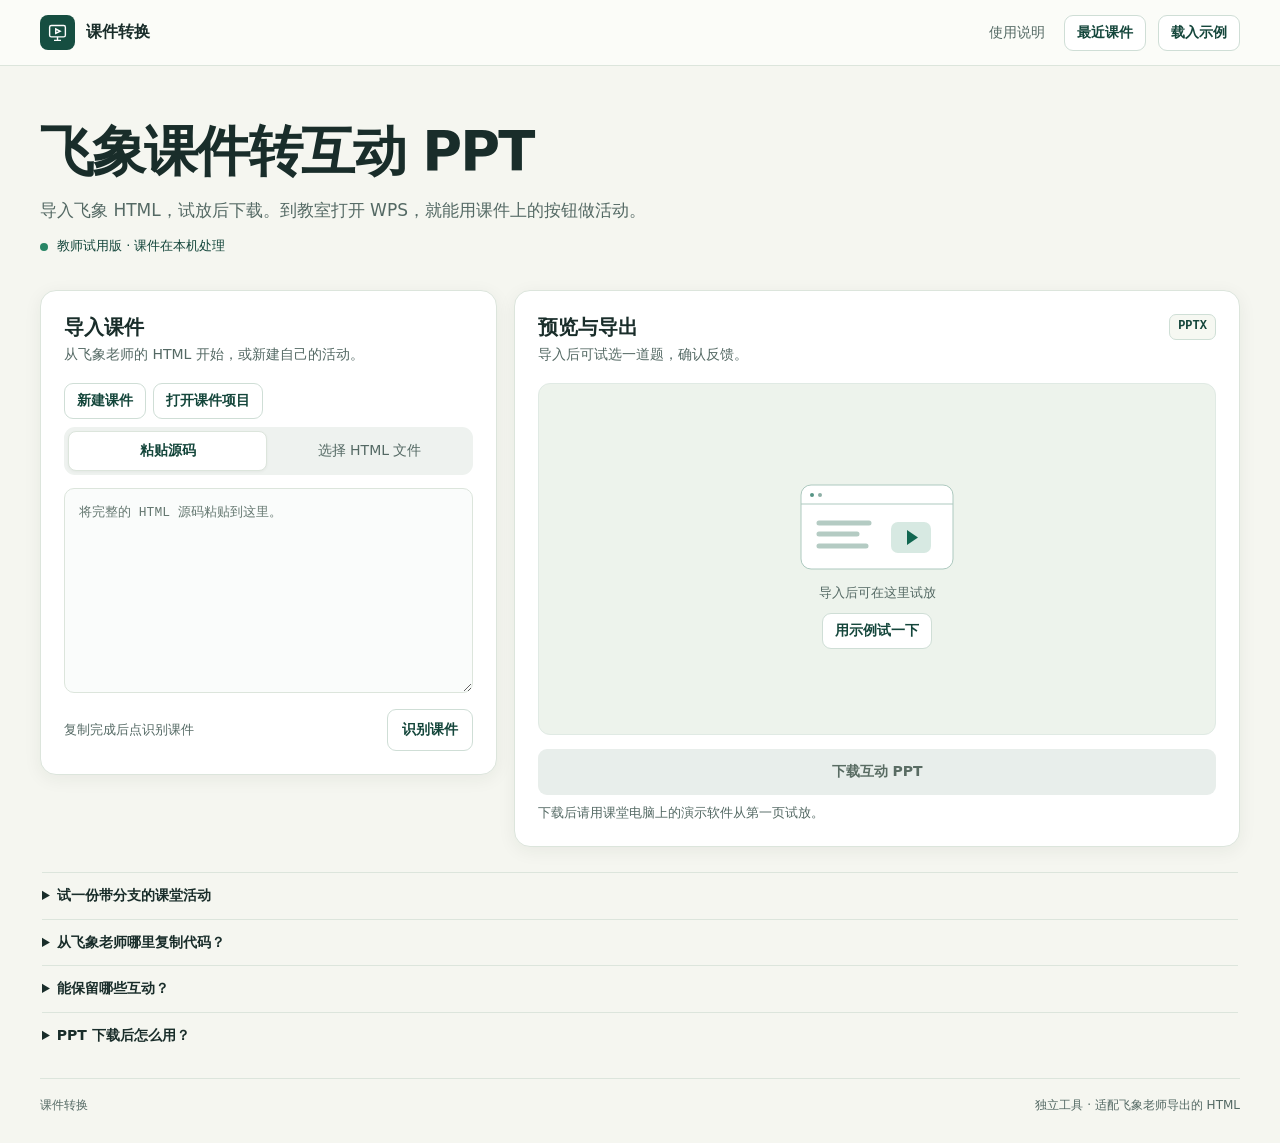
==== preview/index.html @ 9fb2efbb "Publish teacher preview for offline interactive PPT" ====
<!doctype html>
<html lang="zh-CN">
<head>
  <meta charset="utf-8">
  <meta name="viewport" content="width=device-width, initial-scale=1">
  <meta name="description" content="粘贴飞象老师生成的 HTML 源码，或选择 HTML 文件。浏览器内导出可以离线放映的互动 PPT。">
  <meta name="referrer" content="no-referrer">
  <meta http-equiv="Content-Security-Policy" content="default-src 'none'; script-src 'self'; style-src 'self' 'unsafe-inline'; img-src 'self' data: blob:; frame-src 'self'; worker-src 'self'; connect-src 'self' https://*.fbcontent.cn; base-uri 'none'; form-action 'none'; object-src 'none'">
  <meta name="theme-color" content="#f6f8f6">
  <title>飞象课件转互动 PPT</title>
  <link rel="icon" href="data:,">
  <link rel="stylesheet" href="./style.css?v=8">
  <link rel="stylesheet" href="./teacher.css?v=1">
  <script defer src="../acorn.js"></script>
  <script defer src="./model.js?v=8"></script>
  <script defer src="./project.js?v=8"></script>
  <script defer src="./curriculum.js?v=8"></script>
  <script defer src="./pptx.js?v=8"></script>
  <script defer src="../qrcode.js"></script>
  <script defer src="../fflate.js"></script>
  <script defer src="./play.js?v=4"></script>
  <script defer src="./replica.js?v=8"></script>
  <script defer src="./scenario.js?v=8"></script>
  <script defer src="./trial.js?v=1"></script>
  <script defer src="./teacher.js?v=1"></script>
  <script defer src="./compose.js?v=1"></script>
  <script defer src="./app.js?v=9"></script>
</head>
<body>
  <header class="top">
    <div class="wrap top-inner">
      <a class="wordmark" href="./" aria-label="回到课件转换试用版"><span class="brand-icon" aria-hidden="true"><svg viewBox="0 0 24 24" width="21" height="21" fill="none" stroke="currentColor" stroke-width="1.6"><rect x="3" y="4" width="18" height="13" rx="2"/><path d="M8 21h8m-4-4v4m-2-13 5 2.5-5 2.5z"/></svg></span>课件转换</a>
      <nav aria-label="页内导航">
        <a href="#help">使用说明</a>
        <button type="button" class="button secondary small" id="open-recent">最近课件</button>
        <button type="button" class="button secondary small" id="demo">载入示例</button>
      </nav>
    </div>
  </header>

  <main class="wrap">
    <section class="intro" aria-labelledby="page-title">
      <h1 id="page-title">飞象课件转互动 PPT</h1>
      <p>导入飞象 HTML，试放后下载。到教室打开 WPS，就能用课件上的按钮做活动。</p>
      <div class="info-note"><span class="status-dot" aria-hidden="true"></span>教师试用版 · 课件在本机处理</div>
    </section>

    <div class="workspace">
      <section class="panel input-panel" aria-labelledby="import-title">
        <div class="panel-heading">
          <div>
            <h2 id="import-title">导入课件</h2>
            <p>从飞象老师的 HTML 开始，或新建自己的活动。</p>
          </div>
        </div>
        <div class="project-actions">
          <button type="button" class="button secondary small" id="new-project">新建课件</button>
          <button type="button" class="button secondary small" id="open-project">打开课件项目</button>
          <input type="file" id="project-file" accept=".json,application/json" hidden>
        </div>
        <div class="tabs" role="tablist" aria-label="导入方式">
          <button id="paste-tab" type="button" role="tab" aria-selected="true" aria-controls="paste-panel">粘贴源码</button>
          <button id="file-tab" type="button" role="tab" aria-selected="false" aria-controls="file-panel" tabindex="-1">选择 HTML 文件</button>
        </div>
        <div id="paste-panel" role="tabpanel" aria-labelledby="paste-tab">
          <label class="sr-only" for="source">飞象课件 HTML 源码</label>
          <textarea id="source" spellcheck="false" autocomplete="off" autocapitalize="off"
            placeholder="将完整的 HTML 源码粘贴到这里。"></textarea>
          <div class="source-actions">
            <span class="muted" id="paste-info">复制完成后点识别课件</span>
            <button type="button" class="button secondary" id="analyze">识别课件</button>
          </div>
        </div>
        <div id="file-panel" role="tabpanel" aria-labelledby="file-tab" hidden>
          <div class="drop-area" id="drop-area">
            <div class="upload-icon" aria-hidden="true">↑</div>
            <strong id="file-label">选择或拖入 HTML 文件</strong>
            <span id="file-info">支持 .html、.htm，最大 8 MB</span>
            <button type="button" class="button secondary" id="browse">选择文件</button>
            <input type="file" id="file" accept=".html,.htm,text/html" hidden>
          </div>
        </div>
        <p id="status" class="status" role="status" aria-live="polite" hidden></p>
        <details id="settings" hidden>
          <summary>封面和课堂节奏</summary>
          <div class="settings">
            <div>
              <label for="cover-file">封面插图</label>
              <input type="file" id="cover-file" accept=".png,.jpg,.jpeg,.webp,image/png,image/jpeg,image/webp">
              <p id="cover-state" class="muted" aria-live="polite"></p>
            </div>
            <div id="timing-box" hidden>
              <label class="checkline" for="use-timing"><input type="checkbox" id="use-timing" checked>保留原课件的定时翻页</label>
              <p id="timing-help" class="muted"></p>
            </div>
            <div class="coach-settings">
              <label class="checkline"><input type="checkbox" id="coach"> 由老师控制讨论节奏</label>
              <p id="coach-hint" class="muted"></p>
            </div>
          </div>
        </details>
      </section>

      <section class="panel output-panel" aria-labelledby="preview-title">
        <div class="panel-heading">
          <div>
            <h2 id="preview-title">预览与导出</h2>
            <p id="preview-desc">导入后可试选一道题，确认反馈。</p>
          </div>
          <span class="file-type" aria-hidden="true">PPTX</span>
        </div>
        <div class="preview idle-preview" id="preview-empty">
          <svg viewBox="0 0 168 116" width="168" height="116" aria-hidden="true"><rect x="8" y="16" width="152" height="84" rx="10" fill="#fff" stroke="#adc9bf"/><path d="M8 35h152" stroke="#adc9bf"/><circle cx="19" cy="26" r="2" fill="#569485"/><circle cx="27" cy="26" r="2" fill="#8eafa6"/><path d="M26 54h50m-50 11h38m-38 12h47" stroke="#b4cbc3" stroke-width="5" stroke-linecap="round"/><rect x="98" y="53" width="40" height="31" rx="7" fill="#d7e9e2"/><path d="m114 61 11 7.5-11 7.5z" fill="#116751"/></svg>
          <p>导入后可在这里试放</p>
          <button class="button secondary small" type="button" id="demo-empty">用示例试一下</button>
        </div>
        <div class="preview ready" id="preview-ready" hidden>
          <p class="lesson-name" id="lesson-name"></p>
          <div class="facts" id="facts"></div>
          <div id="compatibility" class="compatibility" aria-live="polite"></div>
          <div class="preview-question" id="preview-question"></div>
          <button type="button" class="button secondary small" id="edit-questions">编辑题目与反馈</button>
        </div>
        <div class="download-zone">
          <div id="progress-area" class="progress-area" hidden>
            <div class="progress-meta"><span id="progress-label" role="status" aria-live="polite">准备生成</span><span id="progress-number"></span></div>
            <progress id="progress" max="100" value="0" aria-label="导出进度"></progress>
          </div>
          <div class="preview-controls" id="preview-controls" hidden>
            <button type="button" class="button secondary" id="try-ppt">试放 PPT</button>
            <button type="button" class="button secondary" id="inspect-ppt">导出检查</button>
          </div>
          <fieldset id="export-mode" class="export-mode" hidden disabled>
            <legend>互动版本</legend>
            <label><input type="radio" name="lesson-mode" value="full" checked> 完整互动</label>
            <label><input type="radio" name="lesson-mode" value="light"> 轻量讨论</label>
            <p id="mode-note" class="muted"></p>
          </fieldset>
          <div class="download-actions">
            <button class="button primary" type="button" id="export-replica" hidden>下载宽屏互动 PPT</button>
            <button class="button primary" type="button" id="export" disabled>下载互动 PPT</button>
            <button class="button secondary" type="button" id="cancel" hidden>取消</button>
          </div>
          <p class="muted download-note" id="replica-note" hidden>用桌面 WPS 或 PowerPoint 从第一页放映，课堂页可直接编辑。</p>
          <p class="muted download-note" id="export-note" aria-live="polite">下载后请用课堂电脑上的演示软件从第一页试放。</p>
        </div>
      </section>
      <section class="panel classroom-tools" id="classroom-tools" aria-labelledby="classroom-tools-title" hidden>
        <div class="panel-heading"><div><h2 id="classroom-tools-title">备课工具</h2></div></div>
        <div class="project-actions">
          <button type="button" class="button secondary" id="edit-classroom" disabled>添加课堂页</button>
          <button type="button" class="button secondary" id="join-ppt">插入已有 PPT</button>
          <button type="button" class="button secondary" id="print-lesson">任务单与教师提示</button>
          <button type="button" class="button secondary" id="save-recent">存到最近课件</button>
          <button type="button" class="button secondary" id="save-project" disabled>下载项目文件</button>
          <button type="button" class="button secondary" id="share-activity" disabled>试玩与分享网页</button>
        </div>
      </section>
    </div>

    <section id="help" class="help" aria-label="使用说明">
      <details>
        <summary>试一份带分支的课堂活动</summary>
        <p>《小组讨论卡住了》包含情境选择、排序和配对。试完可以打开示例项目，换成自己班的情境。</p>
        <div class="project-actions">
          <a class="button secondary small example-link" href="#class-example">试玩学生版</a>
          <a class="button secondary small example-link" href="./classroom-example.json?v=4" download="小组讨论卡住了-课件项目.json">下载示例项目</a>
        </div>
      </details>
      <details>
        <summary>从飞象老师哪里复制代码？</summary>
        <p>在飞象老师打开你生成的课件，复制它提供的完整 HTML 源码，或者下载 HTML 文件。回到这里粘贴源码并识别，或直接选择文件。飞象的分享链接需要先打开后取到源码。</p>
      </details>
      <details>
        <summary>能保留哪些互动？</summary>
        <p>目前支持源码中写明题目、选项和反馈或评分规则的闯关、情境选择和选择题。可导出点选、分支反馈、累计计分、结算，以及识别到的定时翻页。含情绪强度的兼容课件可在 PPT 内点选 1 到 10 分。</p>
        <p>识别后可查看这份课件能保留哪些玩法。兼容的飞象课件可按固定 16:9 导出宽屏互动版。轻量讨论保留选项和反馈，省去累计得分。</p>
        <p>新建的配对和排序活动在网页上可以拖放或点选，在离线 PPT 里用逐步点选完成。</p>
      </details>
      <details>
        <summary>PPT 下载后怎么用？</summary>
        <p>用桌面版 PowerPoint 或 WPS 演示打开文件，从第一页放映，使用课件上的按钮前进。一个文件会包含多条答题路线，放映只会经过当前路线。</p>
        <p>点「添加课堂页」就能写游戏前的导入页和游戏后的讨论页。添加后，游戏结算会出现「继续上课」。保存课件项目，下次可在网站继续改。</p>
      </details>
    </section>
  </main>

  <dialog id="question-editor" aria-labelledby="editor-title">
    <form id="question-form">
      <div class="editor-heading">
        <div>
          <h2 id="editor-title">编辑题目与反馈</h2>
          <p class="muted">应用后，同一道题在所有答题路线中的内容会一起更新。</p>
        </div>
        <button type="button" class="button secondary small" id="editor-cancel">取消</button>
      </div>
      <label class="editor-field">课件标题 <input id="project-title" maxlength="100" required></label>
      <label class="editor-field">活动说明 <textarea id="project-intro" maxlength="320"></textarea></label>
      <label><input id="project-scoring" type="checkbox"> 累计积分</label>
      <label class="editor-field">选择题目 <select id="editor-select"></select></label>
      <div class="project-actions">
        <button type="button" class="button secondary small" id="move-up">上移</button>
        <button type="button" class="button secondary small" id="move-down">下移</button>
        <button type="button" class="button secondary small" id="remove-question">删除本题</button>
      </div>
      <div class="project-actions" aria-label="添加题目">
        <button type="button" class="button secondary small" id="add-choice">添加选择题</button>
        <button type="button" class="button secondary small" id="add-match">添加配对</button>
        <button type="button" class="button secondary small" id="add-order">添加排序</button>
      </div>
      <div id="editor-fields"></div>
      <p id="editor-error" role="alert" class="status" data-state="error" hidden></p>
      <div class="editor-actions"><button type="submit" class="button primary">应用修改</button></div>
    </form>
  </dialog>
  <dialog id="classroom-editor" aria-labelledby="classroom-editor-title">
    <form id="classroom-form">
      <div class="editor-heading">
        <div>
          <h2 id="classroom-editor-title">添加课堂页</h2>
          <p class="muted">活动后加了页面，结算页会出现「继续上课」。</p>
        </div>
        <button type="button" class="button secondary small" id="classroom-cancel">取消</button>
      </div>
      <div id="classroom-fields"></div>
      <div class="editor-actions"><button type="submit" class="button primary">应用课堂页</button></div>
    </form>
  </dialog>
  <dialog id="share-dialog" aria-labelledby="share-title">
    <div class="editor-heading">
      <h2 id="share-title">网页活动</h2>
      <button type="button" class="button secondary small" id="share-close">关闭</button>
    </div>
    <p class="muted">学生打开链接即可参加，反馈显示在各自设备上。分享链接包含题目和答案，适合课堂练习。</p>
    <label class="editor-field" for="share-scope">分享范围</label>
    <select id="share-scope"></select>
    <label class="editor-field">活动链接 <input id="share-link" readonly></label>
    <div class="project-actions">
      <a class="button secondary" id="play-link" target="_blank" rel="noopener">打开试玩</a>
      <button type="button" class="button secondary" id="copy-link">复制链接</button>
    </div>
    <canvas id="share-qr" aria-label="活动二维码" role="img" hidden></canvas>
    <p id="share-status" class="muted" role="status"></p>
  </dialog>
  <dialog class="tool-dialog trial-dialog" id="trial-dialog" aria-labelledby="trial-title">
    <div class="editor-heading">
      <div><h2 id="trial-title">试放 PPT</h2><p class="muted">试走实际导出的互动路线。教室播放效果以 WPS 为准。</p></div>
      <button type="button" class="button secondary small" data-close="trial-dialog">关闭</button>
    </div>
    <div class="trial-controls">
      <label for="trial-variant">试放版本</label>
      <select id="trial-variant"><option value="native">可编辑版</option><option value="wide">宽屏还原版</option></select>
      <label for="trial-stage">跳到环节</label><select id="trial-stage" disabled></select>
      <button class="button secondary small" id="trial-back" type="button" disabled>上一步</button>
      <button class="button secondary small" id="trial-reset" type="button" disabled>从头试放</button>
    </div>
    <div class="trial-stage" id="trial-frame" aria-label="16:9 试放画面"></div>
    <p class="muted" id="trial-status" role="status"></p>
    <button type="button" class="button secondary small" id="trial-cover" hidden>更换封面</button>
  </dialog>
  <dialog class="tool-dialog" id="inspect-dialog" aria-labelledby="inspect-title">
    <div class="editor-heading"><h2 id="inspect-title">导出检查</h2><button type="button" class="button secondary small" data-close="inspect-dialog">关闭</button></div>
    <label class="editor-field" for="inspect-variant">检查版本</label>
    <select id="inspect-variant"><option value="native">可编辑版</option><option value="wide">宽屏还原版</option></select>
    <p class="muted" id="inspect-status" role="status"></p>
    <div id="inspect-items" class="check-results"></div>
    <button class="button primary" type="button" id="download-checked" disabled>下载当前版本</button>
  </dialog>
  <dialog class="tool-dialog" id="recent-dialog" aria-labelledby="recent-title">
    <div class="editor-heading"><div><h2 id="recent-title">最近课件</h2><p class="muted">保存在这台设备的当前浏览器。可下载项目文件带走。</p></div><button type="button" class="button secondary small" data-close="recent-dialog">关闭</button></div>
    <p class="muted" id="recent-status" role="status"></p>
    <div id="recent-items" class="check-results"></div>
    <form id="recent-copy" hidden>
      <label class="editor-field" for="copy-name">班级副本名称</label>
      <input id="copy-name" maxlength="64" required>
      <button type="submit" class="button primary small">创建副本</button>
    </form>
  </dialog>
  <dialog class="tool-dialog handout-dialog" id="handout-dialog" aria-labelledby="handout-title">
    <div class="editor-heading"><h2 id="handout-title">任务单与教师提示</h2><button type="button" class="button secondary small" data-close="handout-dialog">关闭</button></div>
    <div class="project-actions">
      <label for="handout-kind">打印内容</label><select id="handout-kind"><option value="student">学生任务单</option><option value="teacher">教师提示</option></select>
      <button type="button" class="button primary small" id="print-sheet">打印 / 存为 PDF</button>
    </div>
    <article id="handout" aria-label="打印预览"></article>
  </dialog>
  <dialog class="tool-dialog" id="join-dialog" aria-labelledby="join-title">
    <div class="editor-heading"><div><h2 id="join-title">插入已有 PPT</h2><p class="muted">从旧课件里选一个入口，活动结束后回到指定页。合并后会下载一个新文件。</p></div><button type="button" class="button secondary small" data-close="join-dialog">关闭</button></div>
    <form id="join-form">
      <label class="editor-field">已有课件（16:9 .pptx） <input id="join-file" type="file" accept=".pptx" required></label>
      <label class="editor-field">从哪页进入活动 <select id="join-enter" required disabled></select></label>
      <label class="editor-field">活动结束回到哪页 <select id="join-return" required disabled></select></label>
      <label class="editor-field">入口按钮位置 <select id="join-position"><option value="bottom-right">右下</option><option value="bottom-left">左下</option><option value="top-right">右上</option><option value="top-left">左上</option></select></label>
      <label class="editor-field">插入的互动版本 <select id="join-variant"><option value="native">可编辑版</option><option value="wide">宽屏还原版</option></select></label>
      <p class="status" id="join-status" role="status" hidden></p>
      <div class="editor-actions"><button class="button primary" type="submit" id="join-submit" disabled>下载合并课件</button></div>
    </form>
  </dialog>
  <section id="classroom-player" class="wrap" hidden aria-live="polite"></section>
  <footer class="wrap footer"><span>课件转换</span><span>独立工具 · 适配飞象老师导出的 HTML</span></footer>
  <noscript>需要启用浏览器的 JavaScript 才能生成 PPT。</noscript>
</body>
</html>
---- preview/style.css ----
:root {
  color-scheme: light;
  --page: #f6f8f6;
  --surface: #ffffff;
  --ink: #172b27;
  --muted: #5c6e68;
  --border: #dce6e0;
  --accent: #116751;
  --accent-dark: #0c493a;
  --accent-soft: #e8f4ed;
  --error: #8b3030;
  font: 16px/1.55 "Work Sans", "Microsoft YaHei", "PingFang SC", system-ui, sans-serif;
}
* { box-sizing: border-box; }
body { margin: 0; background: var(--page); color: var(--ink); }
button, textarea, input { font: inherit; }
button { cursor: pointer; }
button:disabled { cursor: not-allowed; }
button:focus-visible, a:focus-visible, textarea:focus-visible, input:focus-visible, summary:focus-visible {
  outline: 3px solid #74ae99;
  outline-offset: 3px;
}
a { color: inherit; }
[hidden] { display: none !important; }
.wrap { width: min(1120px, calc(100% - 48px)); margin-inline: auto; }
.top { border-bottom: 1px solid var(--border); background: var(--surface); }
.top-inner { min-height: 67px; display: flex; align-items: center; justify-content: space-between; gap: 18px; }
.wordmark { display: inline-flex; align-items: center; gap: 11px; font-weight: 750; text-decoration: none; }
.brand-icon { display: grid; place-items: center; width: 31px; height: 31px; border-radius: 8px; background: var(--accent-dark); color: #fff; font: 700 19px/1 "Work Sans", sans-serif; }
.top nav { display: flex; align-items: center; gap: 22px; font-size: 14px; }
.top nav a { text-decoration: none; color: var(--muted); }
.top nav a:hover { color: var(--accent-dark); text-decoration: underline; }
.intro { padding: 49px 0 31px; }
.intro h1 { font-size: clamp(32px, 5.2vw, 54px); line-height: 1.16; letter-spacing: -.034em; margin: 0 0 13px; }
.intro p { margin: 0; color: var(--muted); font-size: 17px; }
.desktop-break { display: none; }
.info-note { display: inline-flex; align-items: center; gap: 9px; margin-top: 18px; font-size: 13px; color: var(--accent-dark); }
.status-dot { width: 8px; height: 8px; background: #288565; border-radius: 50%; }
.workspace { display: grid; grid-template-columns: minmax(0, 1.1fr) minmax(0, 1fr); gap: 20px; align-items: stretch; }
.panel { padding: 24px; border: 1px solid var(--border); border-radius: 18px; background: var(--surface); box-shadow: 0 3px 12px #14281e07; min-width: 0; }
.panel-heading { display: flex; align-items: start; justify-content: space-between; gap: 12px; margin-bottom: 17px; }
.panel-heading h2 { font-size: 21px; margin: 0 0 3px; line-height: 1.35; }
.panel-heading p { font-size: 14px; color: var(--muted); margin: 0; }
.tabs { display: grid; grid-template-columns: 1fr 1fr; gap: 3px; padding: 4px; border-radius: 11px; background: #eef2ef; margin-bottom: 13px; }
.tabs button { border: 1px solid transparent; background: transparent; color: var(--muted); border-radius: 8px; font-size: 14px; padding: 8px; }
.tabs button[aria-selected="true"] { border-color: var(--border); background: var(--surface); color: var(--accent-dark); font-weight: 700; box-shadow: 0 1px 3px #111e1a0c; }
textarea { border: 1px solid var(--border); background: #fafcfb; border-radius: 10px; width: 100%; min-height: 205px; resize: vertical; padding: 14px; color: var(--ink); font: 13px/1.6 "IBM Plex Mono", Consolas, "Microsoft YaHei", monospace; }
textarea::placeholder { color: #647770; }
.source-actions, .download-actions, .progress-meta { display: flex; align-items: center; justify-content: space-between; gap: 12px; }
.source-actions { margin-top: 9px; }
.muted { color: var(--muted); font-size: 13px; }
.button { border: 1px solid transparent; border-radius: 9px; min-height: 41px; padding: 9px 14px; font-size: 14px; font-weight: 700; transition: background .12s; }
.button.small { min-height: 36px; padding: 6px 12px; }
.secondary { background: #fff; border-color: #cfded6; color: var(--accent-dark); }
.secondary:hover { background: #f2f7f3; }
.secondary:disabled { opacity: .5; }
.primary { background: var(--accent); color: #fff; flex: 1; min-height: 46px; }
.primary:hover { background: var(--accent-dark); }
.primary:disabled { background: #e8eeeb; color: #596c63; }
.drop-area { min-height: 261px; display: grid; align-content: center; justify-items: center; gap: 9px; text-align: center; padding: 18px; border: 1px dashed #a4bdb0; border-radius: 12px; background: #fafcfb; }
.drop-area[data-over="true"] { background: var(--accent-soft); border-color: var(--accent); }
.drop-area strong { overflow-wrap: anywhere; }
.drop-area span { color: var(--muted); font-size: 13px; }
.upload-icon { width: 39px; height: 39px; display: grid; place-items: center; background: var(--accent-soft); border-radius: 10px; color: var(--accent); font-size: 24px; }
.status { margin: 12px 0 0; padding: 9px 11px; border-radius: 8px; background: var(--accent-soft); color: var(--accent-dark); font-size: 13px; }
.status[data-state="error"] { background: #fff0ed; color: var(--error); }
#settings { margin-top: 13px; font-size: 14px; }
summary { cursor: pointer; font-weight: 700; }
.settings { margin-top: 11px; padding: 10px 12px; background: #f6f9f7; border-radius: 8px; }
.settings input[type="file"] { display: block; margin-top: 6px; max-width: 100%; font-size: 13px; }
.settings p { margin: 3px 0 0; }
#timing-box { margin-top: 10px; }
.checkline { display: flex; align-items: center; gap: 6px; }
input[type="checkbox"] { accent-color: var(--accent); }
.output-panel { display: flex; flex-direction: column; }
.file-type { border: 1px solid #cfdfd6; border-radius: 7px; padding: 5px 8px; font: 600 12px/1.1 "IBM Plex Mono", Consolas, monospace; color: var(--accent-dark); }
.preview { min-height: 225px; border: 1px solid #e0eae4; background: #f4f8f5; border-radius: 12px; padding: 17px; }
#preview-empty { display: grid; place-content: center; justify-items: center; gap: 10px; }
#preview-empty p { font-size: 13px; color: var(--muted); margin: 0; }
.mock-slide { width: 171px; height: 102px; background: #fff; border: 1px solid #d3e2d9; border-radius: 10px; padding: 11px; }
.mock-header { height: 7px; width: 58%; border-radius: 3px; background: #6ca68d; }
.mock-body { display: grid; grid-template-columns: 1.15fr .85fr; gap: 8px; margin-top: 9px; }
.mock-body div { display: grid; align-content: start; gap: 5px; }
.mock-body i { display: block; height: 12px; background: #e8f1ea; border-radius: 3px; }
.mock-body div:last-child i { height: 21px; background: #f1f4f2; }
.preview.ready { background: color-mix(in srgb, var(--source-canvas, #f4f8f5) 52%, white); }
.lesson-name { font-size: 16px; font-weight: 750; margin: 0 0 8px; overflow-wrap: anywhere; }
.facts { display: flex; flex-wrap: wrap; gap: 5px; }
.facts span { background: #fff; border: 1px solid #d5e1da; border-radius: 5px; padding: 2px 6px; font-size: 12px; color: var(--muted); }
.compatibility { border-left: 2px solid #9bb7aa; margin: 11px 0 10px; padding-left: 10px; font-size: 13px; }
.compatibility p { margin: 3px 0; }
.preview-question { margin-top: 12px; }
.preview-question h3 { font-size: 14px; margin: 0 0 6px; }
.choices { display: grid; gap: 5px; }
.choices button { text-align: left; padding: 6px 9px; background: #fff; border: 1px solid #d5e1da; border-radius: 6px; color: var(--ink); font-size: 12px; overflow-wrap: anywhere; }
.choices button:hover, .choices button[aria-pressed="true"] { border-color: var(--accent); background: var(--accent-soft); }
.choice-result { font-size: 12px; margin: 8px 0 0; color: var(--accent-dark); }
#edit-questions { margin-top: 10px; }
#question-editor, #share-dialog, #classroom-editor { width: min(640px, calc(100% - 24px)); max-height: 90vh; border: 1px solid var(--border); border-radius: 15px; padding: 20px; color: var(--ink); }
#question-editor::backdrop, #share-dialog::backdrop, #classroom-editor::backdrop { background: #182d27a0; }
.project-actions { display: flex; gap: 7px; flex-wrap: wrap; margin: 8px 0; }
.editor-add { margin: 6px 0; }
#play-link, .example-link { text-decoration: none; display: inline-flex; align-items: center; }
#share-scope { width: 100%; padding: 8px; border: 1px solid var(--border); border-radius: 6px; color: var(--ink); background: white; }
#share-qr { display: block; width: min(100%, 430px); height: auto; margin: 10px auto; image-rendering: pixelated; }
#classroom-player { padding: clamp(20px, 6vw, 65px) 0; max-width: 800px; }
.play-panel h1 { margin: 6px 0; font-size: clamp(24px, 5vw, 38px); }
.play-panel > p { overflow-wrap: anywhere; white-space: pre-wrap; }
.play-list { display: grid; gap: 8px; margin: 12px 0; }
.play-list button, .play-ratings button { min-height: 42px; overflow-wrap: anywhere; }
.play-list button { text-align: left; }
.play-list button[aria-pressed="true"], .play-ratings button[aria-pressed="true"] { background: #d6eae1; border-color: #437e6c; }
.play-ratings { display: flex; flex-wrap: wrap; gap: 6px; }
.play-feedback:not(:empty) { border-left: 3px solid #579582; padding: 5px 12px; margin-top: 10px; overflow-wrap: anywhere; }
.play-match { display: grid; grid-template-columns: repeat(2, minmax(0, 1fr)); gap: 8px; }
.play-order { padding-left: 26px; }
.order-row { padding: 8px; border-radius: 8px; border: 1px solid var(--border); }
.order-row span { display: block; margin-bottom: 5px; overflow-wrap: anywhere; }
.order-row button { margin-right: 5px; }
.editor-heading { display: flex; justify-content: space-between; align-items: start; gap: 10px; }
.editor-heading h2 { font-size: 21px; margin: 0; }
.editor-heading p { margin: 3px 0 8px; }
.editor-field { display: grid; gap: 4px; margin: 8px 0; font-size: 14px; }
.editor-field input, .editor-field textarea, .editor-field select { width: 100%; font: inherit; padding: 7px; border: 1px solid var(--border); border-radius: 6px; background: #fff; color: var(--ink); }
.editor-field textarea { min-height: 64px; }
#editor-fields fieldset, #classroom-fields fieldset { min-width: 0; margin: 12px 0 0; border: 1px solid var(--border); border-radius: 8px; }
.classroom-section { margin: 15px 0; }
.classroom-section h3 { margin: 0 0 4px; font-size: 15px; }
.export-mode { border: 1px solid var(--border); margin: 10px 0; padding: 7px 10px 9px; border-radius: 9px; font-size: 14px; }
.export-mode label { display: inline-flex; align-items: center; gap: 3px; margin-right: 13px; }
.export-mode input { accent-color: var(--accent); }
.export-mode p { margin: 4px 0 0; }
.download-actions { flex-wrap: wrap; }
.editor-actions { display: flex; margin-top: 15px; }
.download-zone { margin-top: auto; padding-top: 14px; }
.download-note { margin: 8px 0 0; }
.progress-area { margin: 0 0 8px; }
.progress-meta { color: var(--accent-dark); font-size: 12px; }
progress { width: 100%; height: 8px; accent-color: var(--accent); }
.help { margin-top: 25px; padding: 0 2px; }
.help details { border-top: 1px solid var(--border); padding: 12px 0; font-size: 14px; }
.help p { margin: 7px 0 0; color: var(--muted); max-width: 790px; }
.footer { margin-top: 19px; padding: 17px 0 29px; border-top: 1px solid var(--border); display: flex; justify-content: space-between; gap: 12px; color: var(--muted); font-size: 12px; }
.sr-only { position: absolute; width: 1px; height: 1px; padding: 0; overflow: hidden; clip: rect(0,0,0,0); white-space: nowrap; }
@media (max-width: 760px) {
  .wrap { width: min(100% - 30px, 540px); }
  .workspace { grid-template-columns: 1fr; gap: 13px; }
  .intro { padding: 30px 0 22px; }
  .intro p { font-size: 15px; }
  .panel { padding: 17px; border-radius: 14px; }
  .top-inner { min-height: 56px; }
  .top nav { gap: 9px; font-size: 12px; }
  .preview { min-height: 165px; }
}
@media (max-width: 340px) {
  .top nav a { display: none; }
  .source-actions { align-items: flex-start; flex-direction: column; gap: 5px; }
}
@media (prefers-reduced-motion: reduce) {
  .button { transition: none; }
}
---- preview/teacher.css ----
:root {
  --page: #f5f6f0;
  --ink: #192d2a;
  --muted: #546964;
  --border: #dce5dc;
  --accent: #126650;
  --accent-dark: #14463b;
  --accent-soft: #edf5eb;
  font-family: "Instrument Sans", "Microsoft YaHei", "PingFang SC", system-ui, sans-serif;
}
.wrap { width: min(1200px, calc(100% - 72px)); }
.top { background: #fbfcf8; }
.top-inner { min-height: 65px; }
.top nav { gap: 12px; }
.top nav a { margin-right: 7px; }
.brand-icon { background: #164e41; border-radius: 8px; width: 35px; height: 35px; }
.intro { padding: 54px 0 32px; }
.intro h1 { font-size: clamp(33px, 4.25vw, 55px); margin-bottom: 14px; }
.intro p { max-width: 650px; }
.info-note { margin-top: 13px; }
.workspace { grid-template-columns: minmax(300px, .85fr) minmax(0, 1.35fr); align-items: start; gap: 17px; }
.panel { box-shadow: 0 4px 18px #182b2110; padding: 23px; border-radius: 16px; }
.panel-heading h2 { font-size: 20px; }
.file-type { background: #f6f8f2; }
.preview { min-height: 0; }
.idle-preview { aspect-ratio: 16 / 8.3; min-height: 225px; background: #edf3ec; }
.idle-preview svg { margin-bottom: -12px; }
.download-zone { margin-top: 0; }
.preview-controls { display: flex; flex-wrap: wrap; gap: 8px; margin-bottom: 10px; }
.classroom-tools { grid-column: 1 / -1; }
.classroom-tools .panel-heading { margin-bottom: 9px; }
.classroom-tools .project-actions { margin: 0; }
.coach-settings { border-top: 1px solid var(--border); margin-top: 12px; padding-top: 8px; }
.tool-dialog { width: min(625px, calc(100% - 28px)); max-height: 91vh; border: 1px solid var(--border); border-radius: 15px; padding: clamp(15px, 3vw, 24px); color: var(--ink); }
.tool-dialog::backdrop { background: #182d27af; }
.trial-dialog { width: min(980px, calc(100% - 26px)); }
.trial-controls { display: flex; align-items: center; gap: 9px; flex-wrap: wrap; margin: 12px 0; font-size: 13px; }
.trial-controls select { max-width: min(100%, 238px); }
.tool-dialog select, #copy-name { font: inherit; padding: 6px 8px; border: 1px solid var(--border); border-radius: 6px; background: #fff; color: var(--ink); }
.trial-stage { width: 100%; aspect-ratio: 16 / 9; overflow: hidden; position: relative; background: #eaf0eb; border-radius: 10px; isolation: isolate; }
.trial-art { position: absolute; width: 960px; height: 540px; transform-origin: 0 0; overflow: hidden; }
.trial-art > * { position: absolute; box-sizing: border-box; margin: 0; }
.trial-art .slide-copy { display: flex; overflow: hidden; white-space: pre-wrap; overflow-wrap: anywhere; font-family: "Microsoft YaHei", "PingFang SC", sans-serif; }
.trial-art .slide-copy span { width: 100%; }
.trial-art .slide-media { display: block; object-fit: fill; pointer-events: none; }
.trial-hit { background: transparent; border: 0; padding: 0; }
.trial-hit:is(:hover, :focus-visible) { box-shadow: inset 0 0 0 3px #4ed2b5; outline: 0; background: #226b5414; }
.trial-hit:has(.sr-only):active { background: #1f665936; }
@media (prefers-reduced-motion: no-preference) {
  .trial-fade { animation: trial-fade .28s ease-out; }
  .trial-wipe { animation: trial-wipe .48s ease-out; }
  @keyframes trial-fade { from { opacity: .28; } }
  @keyframes trial-wipe { from { clip-path: inset(0 100% 0 0); } to { clip-path: inset(0); } }
}
.check-results { display: grid; gap: 8px; margin: 10px 0 17px; }
.check-row { border: 1px solid var(--border); background: #f8faf7; border-radius: 8px; padding: 11px; min-width: 0; }
.check-row[data-level="warning"] { background: #fff9ed; border-color: #e7d9b6; }
.check-row[data-level="error"] { background: #fff1eb; border-color: #eabdae; }
.check-row h3 { margin: 0; font-size: 15px; overflow-wrap: anywhere; }
.check-row p { margin: 4px 0; white-space: pre-line; }
#recent-copy { border-top: 1px solid var(--border); padding-top: 9px; }
#join-form input[type="file"] { max-width: 100%; }
.handout-dialog { width: min(775px, calc(100% - 28px)); }
.handout-dialog .project-actions { align-items: center; margin: 14px 0; }
.handout-dialog .project-actions .primary { flex: 0 0 auto; }
#handout { background: #fff; border: 1px solid #d9e1d9; border-radius: 8px; padding: clamp(13px, 4vw, 32px); }
#handout h1 { margin: 0 0 5px; font-size: 25px; }
#handout h2 { margin: 1.2em 0 .35em; font-size: 16px; }
#handout p, #handout li { overflow-wrap: anywhere; white-space: pre-wrap; }
#handout p { margin: .35em 0; }
#handout .answer-line { margin-top: 1.1em; padding-bottom: .35em; border-bottom: 1px solid #999; }
#handout .sheet-meta { border-bottom: 1px solid #aaa; padding-bottom: .9em; margin-bottom: .9em; }
@media (max-width: 790px) {
  .wrap { width: calc(100% - 34px); }
  .workspace { grid-template-columns: minmax(0, 1fr); }
  .intro { padding: 33px 0 22px; }
  .panel { padding: 17px; }
}
@media (max-width: 455px) {
  .top nav > a { display: none; }
  .top nav { gap: 6px; }
  .wordmark { gap: 6px; white-space: nowrap; }
  .button.small { padding-inline: 8px; }
  .trial-controls { gap: 6px; }
  .trial-controls select { max-width: 143px; }
}
@media print {
  @page { size: A4; margin: 15mm; }
  body { background: #fff; color: black; }
  body > :not(#handout-dialog) { display: none !important; }
  #handout-dialog[open] { position: static; display: block; max-height: none; width: auto; max-width: none; overflow: visible; padding: 0; margin: 0; border: 0; }
  #handout-dialog::backdrop { display: none; }
  #handout-dialog > :not(#handout) { display: none !important; }
  #handout { border: 0; padding: 0; font-size: 11pt; }
  #handout h2 { break-after: avoid; }
  #handout li, #handout .answer-line { break-inside: avoid; }
}
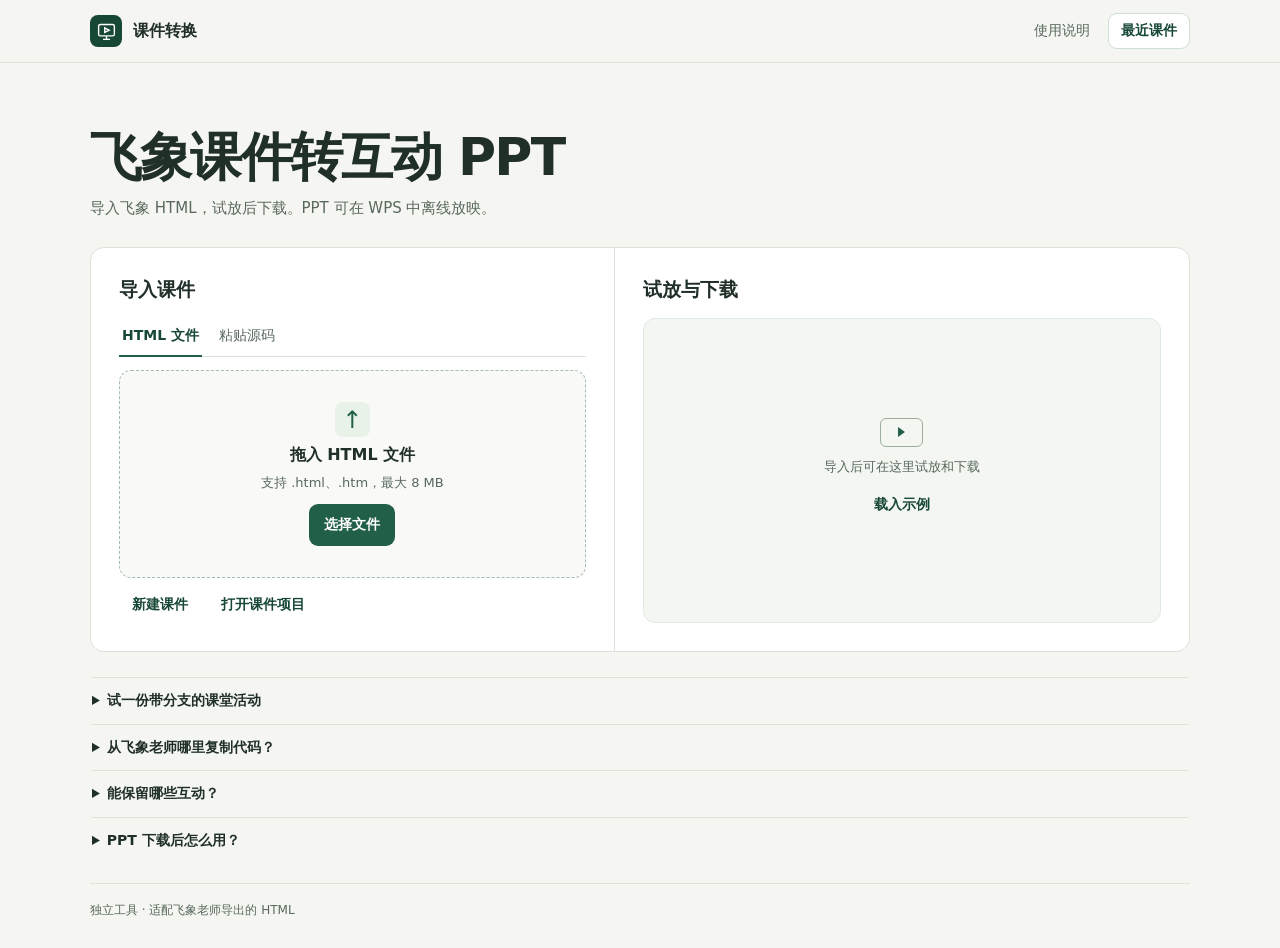
==== commit 202de8fd: "Simplify the teacher preview layout" ====
--- a/preview/index.html
+++ b/preview/index.html
@@ -1,304 +1,291 @@
-<!doctype html>
-<html lang="zh-CN">
-<head>
-  <meta charset="utf-8">
-  <meta name="viewport" content="width=device-width, initial-scale=1">
-  <meta name="description" content="粘贴飞象老师生成的 HTML 源码，或选择 HTML 文件。浏览器内导出可以离线放映的互动 PPT。">
-  <meta name="referrer" content="no-referrer">
-  <meta http-equiv="Content-Security-Policy" content="default-src 'none'; script-src 'self'; style-src 'self' 'unsafe-inline'; img-src 'self' data: blob:; frame-src 'self'; worker-src 'self'; connect-src 'self' https://*.fbcontent.cn; base-uri 'none'; form-action 'none'; object-src 'none'">
-  <meta name="theme-color" content="#f6f8f6">
-  <title>飞象课件转互动 PPT</title>
-  <link rel="icon" href="data:,">
-  <link rel="stylesheet" href="./style.css?v=8">
-  <link rel="stylesheet" href="./teacher.css?v=1">
-  <script defer src="../acorn.js"></script>
-  <script defer src="./model.js?v=8"></script>
-  <script defer src="./project.js?v=8"></script>
-  <script defer src="./curriculum.js?v=8"></script>
-  <script defer src="./pptx.js?v=8"></script>
-  <script defer src="../qrcode.js"></script>
-  <script defer src="../fflate.js"></script>
-  <script defer src="./play.js?v=4"></script>
-  <script defer src="./replica.js?v=8"></script>
-  <script defer src="./scenario.js?v=8"></script>
-  <script defer src="./trial.js?v=1"></script>
-  <script defer src="./teacher.js?v=1"></script>
-  <script defer src="./compose.js?v=1"></script>
-  <script defer src="./app.js?v=9"></script>
-</head>
-<body>
-  <header class="top">
-    <div class="wrap top-inner">
-      <a class="wordmark" href="./" aria-label="回到课件转换试用版"><span class="brand-icon" aria-hidden="true"><svg viewBox="0 0 24 24" width="21" height="21" fill="none" stroke="currentColor" stroke-width="1.6"><rect x="3" y="4" width="18" height="13" rx="2"/><path d="M8 21h8m-4-4v4m-2-13 5 2.5-5 2.5z"/></svg></span>课件转换</a>
-      <nav aria-label="页内导航">
-        <a href="#help">使用说明</a>
-        <button type="button" class="button secondary small" id="open-recent">最近课件</button>
-        <button type="button" class="button secondary small" id="demo">载入示例</button>
-      </nav>
-    </div>
-  </header>
-
-  <main class="wrap">
-    <section class="intro" aria-labelledby="page-title">
-      <h1 id="page-title">飞象课件转互动 PPT</h1>
-      <p>导入飞象 HTML，试放后下载。到教室打开 WPS，就能用课件上的按钮做活动。</p>
-      <div class="info-note"><span class="status-dot" aria-hidden="true"></span>教师试用版 · 课件在本机处理</div>
-    </section>
-
-    <div class="workspace">
-      <section class="panel input-panel" aria-labelledby="import-title">
-        <div class="panel-heading">
-          <div>
-            <h2 id="import-title">导入课件</h2>
-            <p>从飞象老师的 HTML 开始，或新建自己的活动。</p>
-          </div>
-        </div>
-        <div class="project-actions">
-          <button type="button" class="button secondary small" id="new-project">新建课件</button>
-          <button type="button" class="button secondary small" id="open-project">打开课件项目</button>
-          <input type="file" id="project-file" accept=".json,application/json" hidden>
-        </div>
-        <div class="tabs" role="tablist" aria-label="导入方式">
-          <button id="paste-tab" type="button" role="tab" aria-selected="true" aria-controls="paste-panel">粘贴源码</button>
-          <button id="file-tab" type="button" role="tab" aria-selected="false" aria-controls="file-panel" tabindex="-1">选择 HTML 文件</button>
-        </div>
-        <div id="paste-panel" role="tabpanel" aria-labelledby="paste-tab">
-          <label class="sr-only" for="source">飞象课件 HTML 源码</label>
-          <textarea id="source" spellcheck="false" autocomplete="off" autocapitalize="off"
-            placeholder="将完整的 HTML 源码粘贴到这里。"></textarea>
-          <div class="source-actions">
-            <span class="muted" id="paste-info">复制完成后点识别课件</span>
-            <button type="button" class="button secondary" id="analyze">识别课件</button>
-          </div>
-        </div>
-        <div id="file-panel" role="tabpanel" aria-labelledby="file-tab" hidden>
-          <div class="drop-area" id="drop-area">
-            <div class="upload-icon" aria-hidden="true">↑</div>
-            <strong id="file-label">选择或拖入 HTML 文件</strong>
-            <span id="file-info">支持 .html、.htm，最大 8 MB</span>
-            <button type="button" class="button secondary" id="browse">选择文件</button>
-            <input type="file" id="file" accept=".html,.htm,text/html" hidden>
-          </div>
-        </div>
-        <p id="status" class="status" role="status" aria-live="polite" hidden></p>
-        <details id="settings" hidden>
-          <summary>封面和课堂节奏</summary>
-          <div class="settings">
-            <div>
-              <label for="cover-file">封面插图</label>
-              <input type="file" id="cover-file" accept=".png,.jpg,.jpeg,.webp,image/png,image/jpeg,image/webp">
-              <p id="cover-state" class="muted" aria-live="polite"></p>
-            </div>
-            <div id="timing-box" hidden>
-              <label class="checkline" for="use-timing"><input type="checkbox" id="use-timing" checked>保留原课件的定时翻页</label>
-              <p id="timing-help" class="muted"></p>
-            </div>
-            <div class="coach-settings">
-              <label class="checkline"><input type="checkbox" id="coach"> 由老师控制讨论节奏</label>
-              <p id="coach-hint" class="muted"></p>
-            </div>
-          </div>
-        </details>
-      </section>
-
-      <section class="panel output-panel" aria-labelledby="preview-title">
-        <div class="panel-heading">
-          <div>
-            <h2 id="preview-title">预览与导出</h2>
-            <p id="preview-desc">导入后可试选一道题，确认反馈。</p>
-          </div>
-          <span class="file-type" aria-hidden="true">PPTX</span>
-        </div>
-        <div class="preview idle-preview" id="preview-empty">
-          <svg viewBox="0 0 168 116" width="168" height="116" aria-hidden="true"><rect x="8" y="16" width="152" height="84" rx="10" fill="#fff" stroke="#adc9bf"/><path d="M8 35h152" stroke="#adc9bf"/><circle cx="19" cy="26" r="2" fill="#569485"/><circle cx="27" cy="26" r="2" fill="#8eafa6"/><path d="M26 54h50m-50 11h38m-38 12h47" stroke="#b4cbc3" stroke-width="5" stroke-linecap="round"/><rect x="98" y="53" width="40" height="31" rx="7" fill="#d7e9e2"/><path d="m114 61 11 7.5-11 7.5z" fill="#116751"/></svg>
-          <p>导入后可在这里试放</p>
-          <button class="button secondary small" type="button" id="demo-empty">用示例试一下</button>
-        </div>
-        <div class="preview ready" id="preview-ready" hidden>
-          <p class="lesson-name" id="lesson-name"></p>
-          <div class="facts" id="facts"></div>
-          <div id="compatibility" class="compatibility" aria-live="polite"></div>
-          <div class="preview-question" id="preview-question"></div>
-          <button type="button" class="button secondary small" id="edit-questions">编辑题目与反馈</button>
-        </div>
-        <div class="download-zone">
-          <div id="progress-area" class="progress-area" hidden>
-            <div class="progress-meta"><span id="progress-label" role="status" aria-live="polite">准备生成</span><span id="progress-number"></span></div>
-            <progress id="progress" max="100" value="0" aria-label="导出进度"></progress>
-          </div>
-          <div class="preview-controls" id="preview-controls" hidden>
-            <button type="button" class="button secondary" id="try-ppt">试放 PPT</button>
-            <button type="button" class="button secondary" id="inspect-ppt">导出检查</button>
-          </div>
-          <fieldset id="export-mode" class="export-mode" hidden disabled>
-            <legend>互动版本</legend>
-            <label><input type="radio" name="lesson-mode" value="full" checked> 完整互动</label>
-            <label><input type="radio" name="lesson-mode" value="light"> 轻量讨论</label>
-            <p id="mode-note" class="muted"></p>
-          </fieldset>
-          <div class="download-actions">
-            <button class="button primary" type="button" id="export-replica" hidden>下载宽屏互动 PPT</button>
-            <button class="button primary" type="button" id="export" disabled>下载互动 PPT</button>
-            <button class="button secondary" type="button" id="cancel" hidden>取消</button>
-          </div>
-          <p class="muted download-note" id="replica-note" hidden>用桌面 WPS 或 PowerPoint 从第一页放映，课堂页可直接编辑。</p>
-          <p class="muted download-note" id="export-note" aria-live="polite">下载后请用课堂电脑上的演示软件从第一页试放。</p>
-        </div>
-      </section>
-      <section class="panel classroom-tools" id="classroom-tools" aria-labelledby="classroom-tools-title" hidden>
-        <div class="panel-heading"><div><h2 id="classroom-tools-title">备课工具</h2></div></div>
-        <div class="project-actions">
-          <button type="button" class="button secondary" id="edit-classroom" disabled>添加课堂页</button>
-          <button type="button" class="button secondary" id="join-ppt">插入已有 PPT</button>
-          <button type="button" class="button secondary" id="print-lesson">任务单与教师提示</button>
-          <button type="button" class="button secondary" id="save-recent">存到最近课件</button>
-          <button type="button" class="button secondary" id="save-project" disabled>下载项目文件</button>
-          <button type="button" class="button secondary" id="share-activity" disabled>试玩与分享网页</button>
-        </div>
-      </section>
-    </div>
-
-    <section id="help" class="help" aria-label="使用说明">
-      <details>
-        <summary>试一份带分支的课堂活动</summary>
-        <p>《小组讨论卡住了》包含情境选择、排序和配对。试完可以打开示例项目，换成自己班的情境。</p>
-        <div class="project-actions">
-          <a class="button secondary small example-link" href="#class-example">试玩学生版</a>
-          <a class="button secondary small example-link" href="./classroom-example.json?v=4" download="小组讨论卡住了-课件项目.json">下载示例项目</a>
-        </div>
-      </details>
-      <details>
-        <summary>从飞象老师哪里复制代码？</summary>
-        <p>在飞象老师打开你生成的课件，复制它提供的完整 HTML 源码，或者下载 HTML 文件。回到这里粘贴源码并识别，或直接选择文件。飞象的分享链接需要先打开后取到源码。</p>
-      </details>
-      <details>
-        <summary>能保留哪些互动？</summary>
-        <p>目前支持源码中写明题目、选项和反馈或评分规则的闯关、情境选择和选择题。可导出点选、分支反馈、累计计分、结算，以及识别到的定时翻页。含情绪强度的兼容课件可在 PPT 内点选 1 到 10 分。</p>
-        <p>识别后可查看这份课件能保留哪些玩法。兼容的飞象课件可按固定 16:9 导出宽屏互动版。轻量讨论保留选项和反馈，省去累计得分。</p>
-        <p>新建的配对和排序活动在网页上可以拖放或点选，在离线 PPT 里用逐步点选完成。</p>
-      </details>
-      <details>
-        <summary>PPT 下载后怎么用？</summary>
-        <p>用桌面版 PowerPoint 或 WPS 演示打开文件，从第一页放映，使用课件上的按钮前进。一个文件会包含多条答题路线，放映只会经过当前路线。</p>
-        <p>点「添加课堂页」就能写游戏前的导入页和游戏后的讨论页。添加后，游戏结算会出现「继续上课」。保存课件项目，下次可在网站继续改。</p>
-      </details>
-    </section>
-  </main>
-
-  <dialog id="question-editor" aria-labelledby="editor-title">
-    <form id="question-form">
-      <div class="editor-heading">
-        <div>
-          <h2 id="editor-title">编辑题目与反馈</h2>
-          <p class="muted">应用后，同一道题在所有答题路线中的内容会一起更新。</p>
-        </div>
-        <button type="button" class="button secondary small" id="editor-cancel">取消</button>
-      </div>
-      <label class="editor-field">课件标题 <input id="project-title" maxlength="100" required></label>
-      <label class="editor-field">活动说明 <textarea id="project-intro" maxlength="320"></textarea></label>
-      <label><input id="project-scoring" type="checkbox"> 累计积分</label>
-      <label class="editor-field">选择题目 <select id="editor-select"></select></label>
-      <div class="project-actions">
-        <button type="button" class="button secondary small" id="move-up">上移</button>
-        <button type="button" class="button secondary small" id="move-down">下移</button>
-        <button type="button" class="button secondary small" id="remove-question">删除本题</button>
-      </div>
-      <div class="project-actions" aria-label="添加题目">
-        <button type="button" class="button secondary small" id="add-choice">添加选择题</button>
-        <button type="button" class="button secondary small" id="add-match">添加配对</button>
-        <button type="button" class="button secondary small" id="add-order">添加排序</button>
-      </div>
-      <div id="editor-fields"></div>
-      <p id="editor-error" role="alert" class="status" data-state="error" hidden></p>
-      <div class="editor-actions"><button type="submit" class="button primary">应用修改</button></div>
-    </form>
-  </dialog>
-  <dialog id="classroom-editor" aria-labelledby="classroom-editor-title">
-    <form id="classroom-form">
-      <div class="editor-heading">
-        <div>
-          <h2 id="classroom-editor-title">添加课堂页</h2>
-          <p class="muted">活动后加了页面，结算页会出现「继续上课」。</p>
-        </div>
-        <button type="button" class="button secondary small" id="classroom-cancel">取消</button>
-      </div>
-      <div id="classroom-fields"></div>
-      <div class="editor-actions"><button type="submit" class="button primary">应用课堂页</button></div>
-    </form>
-  </dialog>
-  <dialog id="share-dialog" aria-labelledby="share-title">
-    <div class="editor-heading">
-      <h2 id="share-title">网页活动</h2>
-      <button type="button" class="button secondary small" id="share-close">关闭</button>
-    </div>
-    <p class="muted">学生打开链接即可参加，反馈显示在各自设备上。分享链接包含题目和答案，适合课堂练习。</p>
-    <label class="editor-field" for="share-scope">分享范围</label>
-    <select id="share-scope"></select>
-    <label class="editor-field">活动链接 <input id="share-link" readonly></label>
-    <div class="project-actions">
-      <a class="button secondary" id="play-link" target="_blank" rel="noopener">打开试玩</a>
-      <button type="button" class="button secondary" id="copy-link">复制链接</button>
-    </div>
-    <canvas id="share-qr" aria-label="活动二维码" role="img" hidden></canvas>
-    <p id="share-status" class="muted" role="status"></p>
-  </dialog>
-  <dialog class="tool-dialog trial-dialog" id="trial-dialog" aria-labelledby="trial-title">
-    <div class="editor-heading">
-      <div><h2 id="trial-title">试放 PPT</h2><p class="muted">试走实际导出的互动路线。教室播放效果以 WPS 为准。</p></div>
-      <button type="button" class="button secondary small" data-close="trial-dialog">关闭</button>
-    </div>
-    <div class="trial-controls">
-      <label for="trial-variant">试放版本</label>
-      <select id="trial-variant"><option value="native">可编辑版</option><option value="wide">宽屏还原版</option></select>
-      <label for="trial-stage">跳到环节</label><select id="trial-stage" disabled></select>
-      <button class="button secondary small" id="trial-back" type="button" disabled>上一步</button>
-      <button class="button secondary small" id="trial-reset" type="button" disabled>从头试放</button>
-    </div>
-    <div class="trial-stage" id="trial-frame" aria-label="16:9 试放画面"></div>
-    <p class="muted" id="trial-status" role="status"></p>
-    <button type="button" class="button secondary small" id="trial-cover" hidden>更换封面</button>
-  </dialog>
-  <dialog class="tool-dialog" id="inspect-dialog" aria-labelledby="inspect-title">
-    <div class="editor-heading"><h2 id="inspect-title">导出检查</h2><button type="button" class="button secondary small" data-close="inspect-dialog">关闭</button></div>
-    <label class="editor-field" for="inspect-variant">检查版本</label>
-    <select id="inspect-variant"><option value="native">可编辑版</option><option value="wide">宽屏还原版</option></select>
-    <p class="muted" id="inspect-status" role="status"></p>
-    <div id="inspect-items" class="check-results"></div>
-    <button class="button primary" type="button" id="download-checked" disabled>下载当前版本</button>
-  </dialog>
-  <dialog class="tool-dialog" id="recent-dialog" aria-labelledby="recent-title">
-    <div class="editor-heading"><div><h2 id="recent-title">最近课件</h2><p class="muted">保存在这台设备的当前浏览器。可下载项目文件带走。</p></div><button type="button" class="button secondary small" data-close="recent-dialog">关闭</button></div>
-    <p class="muted" id="recent-status" role="status"></p>
-    <div id="recent-items" class="check-results"></div>
-    <form id="recent-copy" hidden>
-      <label class="editor-field" for="copy-name">班级副本名称</label>
-      <input id="copy-name" maxlength="64" required>
-      <button type="submit" class="button primary small">创建副本</button>
-    </form>
-  </dialog>
-  <dialog class="tool-dialog handout-dialog" id="handout-dialog" aria-labelledby="handout-title">
-    <div class="editor-heading"><h2 id="handout-title">任务单与教师提示</h2><button type="button" class="button secondary small" data-close="handout-dialog">关闭</button></div>
-    <div class="project-actions">
-      <label for="handout-kind">打印内容</label><select id="handout-kind"><option value="student">学生任务单</option><option value="teacher">教师提示</option></select>
-      <button type="button" class="button primary small" id="print-sheet">打印 / 存为 PDF</button>
-    </div>
-    <article id="handout" aria-label="打印预览"></article>
-  </dialog>
-  <dialog class="tool-dialog" id="join-dialog" aria-labelledby="join-title">
-    <div class="editor-heading"><div><h2 id="join-title">插入已有 PPT</h2><p class="muted">从旧课件里选一个入口，活动结束后回到指定页。合并后会下载一个新文件。</p></div><button type="button" class="button secondary small" data-close="join-dialog">关闭</button></div>
-    <form id="join-form">
-      <label class="editor-field">已有课件（16:9 .pptx） <input id="join-file" type="file" accept=".pptx" required></label>
-      <label class="editor-field">从哪页进入活动 <select id="join-enter" required disabled></select></label>
-      <label class="editor-field">活动结束回到哪页 <select id="join-return" required disabled></select></label>
-      <label class="editor-field">入口按钮位置 <select id="join-position"><option value="bottom-right">右下</option><option value="bottom-left">左下</option><option value="top-right">右上</option><option value="top-left">左上</option></select></label>
-      <label class="editor-field">插入的互动版本 <select id="join-variant"><option value="native">可编辑版</option><option value="wide">宽屏还原版</option></select></label>
-      <p class="status" id="join-status" role="status" hidden></p>
-      <div class="editor-actions"><button class="button primary" type="submit" id="join-submit" disabled>下载合并课件</button></div>
-    </form>
-  </dialog>
-  <section id="classroom-player" class="wrap" hidden aria-live="polite"></section>
-  <footer class="wrap footer"><span>课件转换</span><span>独立工具 · 适配飞象老师导出的 HTML</span></footer>
-  <noscript>需要启用浏览器的 JavaScript 才能生成 PPT。</noscript>
-</body>
-</html>
-
+<!doctype html>
+<html lang="zh-CN">
+<head>
+  <meta charset="utf-8">
+  <meta name="viewport" content="width=device-width, initial-scale=1">
+  <meta name="description" content="粘贴飞象老师生成的 HTML 源码，或选择 HTML 文件。浏览器内导出可以离线放映的互动 PPT。">
+  <meta name="referrer" content="no-referrer">
+  <meta http-equiv="Content-Security-Policy" content="default-src 'none'; script-src 'self'; style-src 'self' 'unsafe-inline'; img-src 'self' data: blob:; frame-src 'self'; worker-src 'self'; connect-src 'self' https://*.fbcontent.cn; base-uri 'none'; form-action 'none'; object-src 'none'">
+  <meta name="theme-color" content="#f5f6f1">
+  <title>飞象课件转互动 PPT</title>
+  <link rel="icon" href="data:,">
+  <link rel="stylesheet" href="./style.css?v=8">
+  <link rel="stylesheet" href="./teacher.css?v=2">
+  <script defer src="../acorn.js"></script>
+  <script defer src="./model.js?v=8"></script>
+  <script defer src="./project.js?v=8"></script>
+  <script defer src="./curriculum.js?v=8"></script>
+  <script defer src="./pptx.js?v=8"></script>
+  <script defer src="../qrcode.js"></script>
+  <script defer src="../fflate.js"></script>
+  <script defer src="./play.js?v=4"></script>
+  <script defer src="./replica.js?v=8"></script>
+  <script defer src="./scenario.js?v=8"></script>
+  <script defer src="./trial.js?v=1"></script>
+  <script defer src="./teacher.js?v=1"></script>
+  <script defer src="./compose.js?v=1"></script>
+  <script defer src="./app.js?v=10"></script>
+</head>
+<body>
+  <header class="top">
+    <div class="wrap top-inner">
+      <a class="wordmark" href="./"><span class="brand-icon" aria-hidden="true"><svg viewBox="0 0 24 24" width="21" height="21" fill="none" stroke="currentColor" stroke-width="1.6"><rect x="3" y="4" width="18" height="13" rx="2"/><path d="M8 21h8m-4-4v4m-2-13 5 2.5-5 2.5z"/></svg></span>课件转换</a>
+      <nav aria-label="页内导航">
+        <a href="#help">使用说明</a>
+        <button type="button" class="button secondary small" id="open-recent">最近课件</button>
+      </nav>
+    </div>
+  </header>
+
+  <main class="wrap">
+    <section class="intro" aria-labelledby="page-title">
+      <h1 id="page-title">飞象课件转互动 PPT</h1>
+      <p>导入飞象 HTML，试放后下载。PPT 可在 WPS 中离线放映。</p>
+    </section>
+
+    <div class="workspace">
+      <section class="panel input-panel" aria-labelledby="import-title">
+        <h2 class="workspace-title" id="import-title">导入课件</h2>
+        <div class="tabs" role="tablist" aria-label="导入方式">
+          <button id="file-tab" type="button" role="tab" aria-selected="true" aria-controls="file-panel">HTML 文件</button>
+          <button id="paste-tab" type="button" role="tab" aria-selected="false" aria-controls="paste-panel" tabindex="-1">粘贴源码</button>
+        </div>
+        <div id="file-panel" role="tabpanel" aria-labelledby="file-tab">
+          <div class="drop-area" id="drop-area">
+            <div class="upload-icon" aria-hidden="true">↑</div>
+            <strong id="file-label">拖入 HTML 文件</strong>
+            <span id="file-info">支持 .html、.htm，最大 8 MB</span>
+            <button type="button" class="button primary" id="browse">选择文件</button>
+            <input type="file" id="file" accept=".html,.htm,text/html" hidden>
+          </div>
+        </div>
+        <div id="paste-panel" role="tabpanel" aria-labelledby="paste-tab" hidden>
+          <label class="sr-only" for="source">飞象课件 HTML 源码</label>
+          <textarea id="source" spellcheck="false" autocomplete="off" autocapitalize="off"
+            placeholder="将完整的 HTML 源码粘贴到这里。"></textarea>
+          <div class="source-actions">
+            <button type="button" class="button primary" id="analyze">识别课件</button>
+          </div>
+        </div>
+        <p id="status" class="status" role="status" aria-live="polite" hidden></p>
+        <div class="project-actions source-projects">
+          <button type="button" class="button small text-button" id="new-project">新建课件</button>
+          <button type="button" class="button small text-button" id="open-project">打开课件项目</button>
+          <input type="file" id="project-file" accept=".json,application/json" hidden>
+        </div>
+        <details id="settings" hidden>
+          <summary>封面和课堂节奏</summary>
+          <div class="settings">
+            <div>
+              <label for="cover-file">封面插图</label>
+              <input type="file" id="cover-file" accept=".png,.jpg,.jpeg,.webp,image/png,image/jpeg,image/webp">
+              <p id="cover-state" class="muted" aria-live="polite"></p>
+            </div>
+            <div id="timing-box" hidden>
+              <label class="checkline" for="use-timing"><input type="checkbox" id="use-timing" checked>保留原课件的定时翻页</label>
+              <p id="timing-help" class="muted"></p>
+            </div>
+            <div class="coach-settings">
+              <label class="checkline"><input type="checkbox" id="coach"> 由老师控制讨论节奏</label>
+              <p id="coach-hint" class="muted"></p>
+            </div>
+          </div>
+        </details>
+      </section>
+
+      <section class="panel output-panel" aria-labelledby="preview-title">
+        <h2 class="workspace-title" id="preview-title">试放与下载</h2>
+        <div class="preview idle-preview" id="preview-empty">
+          <span class="preview-icon" aria-hidden="true"></span>
+          <p>导入后可在这里试放和下载</p>
+          <button class="button small text-button" type="button" id="demo">载入示例</button>
+        </div>
+        <div class="preview ready" id="preview-ready" hidden>
+          <p class="lesson-name" id="lesson-name"></p>
+          <div class="facts" id="facts"></div>
+          <div id="compatibility" class="compatibility" aria-live="polite"></div>
+        </div>
+        <div class="download-zone" id="download-zone" hidden>
+          <div id="progress-area" class="progress-area" hidden>
+            <div class="progress-meta"><span id="progress-label" role="status" aria-live="polite">准备生成</span><span id="progress-number"></span></div>
+            <progress id="progress" max="100" value="0" aria-label="导出进度"></progress>
+          </div>
+          <fieldset id="export-mode" class="export-mode" hidden disabled>
+            <legend>互动版本</legend>
+            <label><input type="radio" name="lesson-mode" value="full" checked> 完整互动</label>
+            <label><input type="radio" name="lesson-mode" value="light"> 轻量讨论</label>
+            <p id="mode-note" class="muted"></p>
+          </fieldset>
+          <div class="download-actions">
+            <button type="button" class="button secondary" id="try-ppt">试放 PPT</button>
+            <button class="button primary" type="button" id="export-replica" hidden>下载宽屏互动 PPT</button>
+            <button class="button primary" type="button" id="export" disabled>下载互动 PPT</button>
+            <button type="button" class="button text-button" id="inspect-ppt">导出检查</button>
+            <button class="button secondary" type="button" id="cancel" hidden>取消</button>
+          </div>
+          <p class="muted download-note" id="replica-note" hidden>宽屏互动版的课堂页可直接编辑。</p>
+          <p class="muted download-note" id="export-note" aria-live="polite"></p>
+        </div>
+        <details id="question-preview" class="question-preview" hidden>
+          <summary>查看题目</summary>
+          <div class="preview-question" id="preview-question"></div>
+          <button type="button" class="button secondary small" id="edit-questions">编辑题目与反馈</button>
+        </details>
+      </section>
+    </div>
+    <details class="panel classroom-tools" id="classroom-tools" hidden>
+      <summary>备课工具</summary>
+      <div class="project-actions">
+        <button type="button" class="button secondary" id="edit-classroom" disabled>添加课堂页</button>
+        <button type="button" class="button secondary" id="join-ppt">插入已有 PPT</button>
+        <button type="button" class="button secondary" id="print-lesson">任务单与教师提示</button>
+        <button type="button" class="button secondary" id="save-recent">存到最近课件</button>
+        <button type="button" class="button secondary" id="save-project" disabled>下载项目文件</button>
+        <button type="button" class="button secondary" id="share-activity" disabled>试玩与分享网页</button>
+      </div>
+    </details>
+
+    <section id="help" class="help" aria-label="使用说明">
+      <details>
+        <summary>试一份带分支的课堂活动</summary>
+        <p>《小组讨论卡住了》包含情境选择、排序和配对。试完可以打开示例项目，换成自己班的情境。</p>
+        <div class="project-actions">
+          <a class="button secondary small example-link" href="#class-example">试玩学生版</a>
+          <a class="button secondary small example-link" href="./classroom-example.json?v=4" download="小组讨论卡住了-课件项目.json">下载示例项目</a>
+        </div>
+      </details>
+      <details>
+        <summary>从飞象老师哪里复制代码？</summary>
+        <p>在飞象老师打开你生成的课件，复制它提供的完整 HTML 源码，或者下载 HTML 文件。回到这里粘贴源码并识别，或直接选择文件。飞象的分享链接需要先打开后取到源码。</p>
+      </details>
+      <details>
+        <summary>能保留哪些互动？</summary>
+        <p>目前支持源码中写明题目、选项和反馈或评分规则的闯关、情境选择和选择题。可导出点选、分支反馈、累计计分、结算，以及识别到的定时翻页。含情绪强度的兼容课件可在 PPT 内点选 1 到 10 分。</p>
+        <p>识别后可查看这份课件能保留哪些玩法。兼容的飞象课件可按固定 16:9 导出宽屏互动版。轻量讨论保留选项和反馈，省去累计得分。</p>
+        <p>新建的配对和排序活动在网页上可以拖放或点选，在离线 PPT 里用逐步点选完成。</p>
+      </details>
+      <details>
+        <summary>PPT 下载后怎么用？</summary>
+        <p>用桌面版 PowerPoint 或 WPS 演示打开文件，从第一页放映，使用课件上的按钮前进。一个文件会包含多条答题路线，放映只会经过当前路线。</p>
+        <p>点「添加课堂页」就能写游戏前的导入页和游戏后的讨论页。添加后，游戏结算会出现「继续上课」。保存课件项目，下次可在网站继续改。</p>
+      </details>
+    </section>
+  </main>
+
+  <dialog id="question-editor" aria-labelledby="editor-title">
+    <form id="question-form">
+      <div class="editor-heading">
+        <div>
+          <h2 id="editor-title">编辑题目与反馈</h2>
+          <p class="muted">应用后，同一道题在所有答题路线中的内容会一起更新。</p>
+        </div>
+        <button type="button" class="button secondary small" id="editor-cancel">取消</button>
+      </div>
+      <label class="editor-field">课件标题 <input id="project-title" maxlength="100" required></label>
+      <label class="editor-field">活动说明 <textarea id="project-intro" maxlength="320"></textarea></label>
+      <label><input id="project-scoring" type="checkbox"> 累计积分</label>
+      <label class="editor-field">选择题目 <select id="editor-select"></select></label>
+      <div class="project-actions">
+        <button type="button" class="button secondary small" id="move-up">上移</button>
+        <button type="button" class="button secondary small" id="move-down">下移</button>
+        <button type="button" class="button secondary small" id="remove-question">删除本题</button>
+      </div>
+      <div class="project-actions" aria-label="添加题目">
+        <button type="button" class="button secondary small" id="add-choice">添加选择题</button>
+        <button type="button" class="button secondary small" id="add-match">添加配对</button>
+        <button type="button" class="button secondary small" id="add-order">添加排序</button>
+      </div>
+      <div id="editor-fields"></div>
+      <p id="editor-error" role="alert" class="status" data-state="error" hidden></p>
+      <div class="editor-actions"><button type="submit" class="button primary">应用修改</button></div>
+    </form>
+  </dialog>
+  <dialog id="classroom-editor" aria-labelledby="classroom-editor-title">
+    <form id="classroom-form">
+      <div class="editor-heading">
+        <div>
+          <h2 id="classroom-editor-title">添加课堂页</h2>
+          <p class="muted">活动后加了页面，结算页会出现「继续上课」。</p>
+        </div>
+        <button type="button" class="button secondary small" id="classroom-cancel">取消</button>
+      </div>
+      <div id="classroom-fields"></div>
+      <div class="editor-actions"><button type="submit" class="button primary">应用课堂页</button></div>
+    </form>
+  </dialog>
+  <dialog id="share-dialog" aria-labelledby="share-title">
+    <div class="editor-heading">
+      <h2 id="share-title">网页活动</h2>
+      <button type="button" class="button secondary small" id="share-close">关闭</button>
+    </div>
+    <p class="muted">学生打开链接即可参加，反馈显示在各自设备上。分享链接包含题目和答案，适合课堂练习。</p>
+    <label class="editor-field" for="share-scope">分享范围</label>
+    <select id="share-scope"></select>
+    <label class="editor-field">活动链接 <input id="share-link" readonly></label>
+    <div class="project-actions">
+      <a class="button secondary" id="play-link" target="_blank" rel="noopener">打开试玩</a>
+      <button type="button" class="button secondary" id="copy-link">复制链接</button>
+    </div>
+    <canvas id="share-qr" aria-label="活动二维码" role="img" hidden></canvas>
+    <p id="share-status" class="muted" role="status"></p>
+  </dialog>
+  <dialog class="tool-dialog trial-dialog" id="trial-dialog" aria-labelledby="trial-title">
+    <div class="editor-heading">
+      <div><h2 id="trial-title">试放 PPT</h2><p class="muted">试走实际导出的互动路线。教室播放效果以 WPS 为准。</p></div>
+      <button type="button" class="button secondary small" data-close="trial-dialog">关闭</button>
+    </div>
+    <div class="trial-controls">
+      <label for="trial-variant">试放版本</label>
+      <select id="trial-variant"><option value="native">可编辑版</option><option value="wide">宽屏还原版</option></select>
+      <label for="trial-stage">跳到环节</label><select id="trial-stage" disabled></select>
+      <button class="button secondary small" id="trial-back" type="button" disabled>上一步</button>
+      <button class="button secondary small" id="trial-reset" type="button" disabled>从头试放</button>
+    </div>
+    <div class="trial-stage" id="trial-frame" aria-label="16:9 试放画面"></div>
+    <p class="muted" id="trial-status" role="status"></p>
+    <button type="button" class="button secondary small" id="trial-cover" hidden>更换封面</button>
+  </dialog>
+  <dialog class="tool-dialog" id="inspect-dialog" aria-labelledby="inspect-title">
+    <div class="editor-heading"><h2 id="inspect-title">导出检查</h2><button type="button" class="button secondary small" data-close="inspect-dialog">关闭</button></div>
+    <label class="editor-field" for="inspect-variant">检查版本</label>
+    <select id="inspect-variant"><option value="native">可编辑版</option><option value="wide">宽屏还原版</option></select>
+    <p class="muted" id="inspect-status" role="status"></p>
+    <div id="inspect-items" class="check-results"></div>
+    <button class="button primary" type="button" id="download-checked" disabled>下载当前版本</button>
+  </dialog>
+  <dialog class="tool-dialog" id="recent-dialog" aria-labelledby="recent-title">
+    <div class="editor-heading"><div><h2 id="recent-title">最近课件</h2><p class="muted">保存在这台设备的当前浏览器。可下载项目文件带走。</p></div><button type="button" class="button secondary small" data-close="recent-dialog">关闭</button></div>
+    <p class="muted" id="recent-status" role="status"></p>
+    <div id="recent-items" class="check-results"></div>
+    <form id="recent-copy" hidden>
+      <label class="editor-field" for="copy-name">班级副本名称</label>
+      <input id="copy-name" maxlength="64" required>
+      <button type="submit" class="button primary small">创建副本</button>
+    </form>
+  </dialog>
+  <dialog class="tool-dialog handout-dialog" id="handout-dialog" aria-labelledby="handout-title">
+    <div class="editor-heading"><h2 id="handout-title">任务单与教师提示</h2><button type="button" class="button secondary small" data-close="handout-dialog">关闭</button></div>
+    <div class="project-actions">
+      <label for="handout-kind">打印内容</label><select id="handout-kind"><option value="student">学生任务单</option><option value="teacher">教师提示</option></select>
+      <button type="button" class="button primary small" id="print-sheet">打印 / 存为 PDF</button>
+    </div>
+    <article id="handout" aria-label="打印预览"></article>
+  </dialog>
+  <dialog class="tool-dialog" id="join-dialog" aria-labelledby="join-title">
+    <div class="editor-heading"><div><h2 id="join-title">插入已有 PPT</h2><p class="muted">从旧课件里选一个入口，活动结束后回到指定页。合并后会下载一个新文件。</p></div><button type="button" class="button secondary small" data-close="join-dialog">关闭</button></div>
+    <form id="join-form">
+      <label class="editor-field">已有课件（16:9 .pptx） <input id="join-file" type="file" accept=".pptx" required></label>
+      <label class="editor-field">从哪页进入活动 <select id="join-enter" required disabled></select></label>
+      <label class="editor-field">活动结束回到哪页 <select id="join-return" required disabled></select></label>
+      <label class="editor-field">入口按钮位置 <select id="join-position"><option value="bottom-right">右下</option><option value="bottom-left">左下</option><option value="top-right">右上</option><option value="top-left">左上</option></select></label>
+      <label class="editor-field">插入的互动版本 <select id="join-variant"><option value="native">可编辑版</option><option value="wide">宽屏还原版</option></select></label>
+      <p class="status" id="join-status" role="status" hidden></p>
+      <div class="editor-actions"><button class="button primary" type="submit" id="join-submit" disabled>下载合并课件</button></div>
+    </form>
+  </dialog>
+  <section id="classroom-player" class="wrap" hidden aria-live="polite"></section>
+  <footer class="wrap footer">独立工具 · 适配飞象老师导出的 HTML</footer>
+  <noscript>需要启用浏览器的 JavaScript 才能生成 PPT。</noscript>
+</body>
+</html>
+
--- a/preview/teacher.css
+++ b/preview/teacher.css
@@ -1,97 +1,121 @@
-:root {
-  --page: #f5f6f0;
-  --ink: #192d2a;
-  --muted: #546964;
-  --border: #dce5dc;
-  --accent: #126650;
-  --accent-dark: #14463b;
-  --accent-soft: #edf5eb;
-  font-family: "Instrument Sans", "Microsoft YaHei", "PingFang SC", system-ui, sans-serif;
-}
-.wrap { width: min(1200px, calc(100% - 72px)); }
-.top { background: #fbfcf8; }
-.top-inner { min-height: 65px; }
-.top nav { gap: 12px; }
-.top nav a { margin-right: 7px; }
-.brand-icon { background: #164e41; border-radius: 8px; width: 35px; height: 35px; }
-.intro { padding: 54px 0 32px; }
-.intro h1 { font-size: clamp(33px, 4.25vw, 55px); margin-bottom: 14px; }
-.intro p { max-width: 650px; }
-.info-note { margin-top: 13px; }
-.workspace { grid-template-columns: minmax(300px, .85fr) minmax(0, 1.35fr); align-items: start; gap: 17px; }
-.panel { box-shadow: 0 4px 18px #182b2110; padding: 23px; border-radius: 16px; }
-.panel-heading h2 { font-size: 20px; }
-.file-type { background: #f6f8f2; }
-.preview { min-height: 0; }
-.idle-preview { aspect-ratio: 16 / 8.3; min-height: 225px; background: #edf3ec; }
-.idle-preview svg { margin-bottom: -12px; }
-.download-zone { margin-top: 0; }
-.preview-controls { display: flex; flex-wrap: wrap; gap: 8px; margin-bottom: 10px; }
-.classroom-tools { grid-column: 1 / -1; }
-.classroom-tools .panel-heading { margin-bottom: 9px; }
-.classroom-tools .project-actions { margin: 0; }
-.coach-settings { border-top: 1px solid var(--border); margin-top: 12px; padding-top: 8px; }
-.tool-dialog { width: min(625px, calc(100% - 28px)); max-height: 91vh; border: 1px solid var(--border); border-radius: 15px; padding: clamp(15px, 3vw, 24px); color: var(--ink); }
-.tool-dialog::backdrop { background: #182d27af; }
-.trial-dialog { width: min(980px, calc(100% - 26px)); }
-.trial-controls { display: flex; align-items: center; gap: 9px; flex-wrap: wrap; margin: 12px 0; font-size: 13px; }
-.trial-controls select { max-width: min(100%, 238px); }
-.tool-dialog select, #copy-name { font: inherit; padding: 6px 8px; border: 1px solid var(--border); border-radius: 6px; background: #fff; color: var(--ink); }
-.trial-stage { width: 100%; aspect-ratio: 16 / 9; overflow: hidden; position: relative; background: #eaf0eb; border-radius: 10px; isolation: isolate; }
-.trial-art { position: absolute; width: 960px; height: 540px; transform-origin: 0 0; overflow: hidden; }
-.trial-art > * { position: absolute; box-sizing: border-box; margin: 0; }
-.trial-art .slide-copy { display: flex; overflow: hidden; white-space: pre-wrap; overflow-wrap: anywhere; font-family: "Microsoft YaHei", "PingFang SC", sans-serif; }
-.trial-art .slide-copy span { width: 100%; }
-.trial-art .slide-media { display: block; object-fit: fill; pointer-events: none; }
-.trial-hit { background: transparent; border: 0; padding: 0; }
-.trial-hit:is(:hover, :focus-visible) { box-shadow: inset 0 0 0 3px #4ed2b5; outline: 0; background: #226b5414; }
-.trial-hit:has(.sr-only):active { background: #1f665936; }
-@media (prefers-reduced-motion: no-preference) {
-  .trial-fade { animation: trial-fade .28s ease-out; }
-  .trial-wipe { animation: trial-wipe .48s ease-out; }
-  @keyframes trial-fade { from { opacity: .28; } }
-  @keyframes trial-wipe { from { clip-path: inset(0 100% 0 0); } to { clip-path: inset(0); } }
-}
-.check-results { display: grid; gap: 8px; margin: 10px 0 17px; }
-.check-row { border: 1px solid var(--border); background: #f8faf7; border-radius: 8px; padding: 11px; min-width: 0; }
-.check-row[data-level="warning"] { background: #fff9ed; border-color: #e7d9b6; }
-.check-row[data-level="error"] { background: #fff1eb; border-color: #eabdae; }
-.check-row h3 { margin: 0; font-size: 15px; overflow-wrap: anywhere; }
-.check-row p { margin: 4px 0; white-space: pre-line; }
-#recent-copy { border-top: 1px solid var(--border); padding-top: 9px; }
-#join-form input[type="file"] { max-width: 100%; }
-.handout-dialog { width: min(775px, calc(100% - 28px)); }
-.handout-dialog .project-actions { align-items: center; margin: 14px 0; }
-.handout-dialog .project-actions .primary { flex: 0 0 auto; }
-#handout { background: #fff; border: 1px solid #d9e1d9; border-radius: 8px; padding: clamp(13px, 4vw, 32px); }
-#handout h1 { margin: 0 0 5px; font-size: 25px; }
-#handout h2 { margin: 1.2em 0 .35em; font-size: 16px; }
-#handout p, #handout li { overflow-wrap: anywhere; white-space: pre-wrap; }
-#handout p { margin: .35em 0; }
-#handout .answer-line { margin-top: 1.1em; padding-bottom: .35em; border-bottom: 1px solid #999; }
-#handout .sheet-meta { border-bottom: 1px solid #aaa; padding-bottom: .9em; margin-bottom: .9em; }
-@media (max-width: 790px) {
-  .wrap { width: calc(100% - 34px); }
-  .workspace { grid-template-columns: minmax(0, 1fr); }
-  .intro { padding: 33px 0 22px; }
-  .panel { padding: 17px; }
-}
-@media (max-width: 455px) {
-  .top nav > a { display: none; }
-  .top nav { gap: 6px; }
-  .wordmark { gap: 6px; white-space: nowrap; }
-  .button.small { padding-inline: 8px; }
-  .trial-controls { gap: 6px; }
-  .trial-controls select { max-width: 143px; }
-}
-@media print {
-  @page { size: A4; margin: 15mm; }
-  body { background: #fff; color: black; }
-  body > :not(#handout-dialog) { display: none !important; }
-  #handout-dialog[open] { position: static; display: block; max-height: none; width: auto; max-width: none; overflow: visible; padding: 0; margin: 0; border: 0; }
-  #handout-dialog::backdrop { display: none; }
-  #handout-dialog > :not(#handout) { display: none !important; }
-  #handout { border: 0; padding: 0; font-size: 11pt; }
-  #handout h2 { break-after: avoid; }
-  #handout li, #handout .answer-line { break-inside: avoid; }
-}
+:root {
+  --page: #f5f6f1;
+  --ink: #203028;
+  --muted: #58685e;
+  --border: #dce3d9;
+  --accent: #225f49;
+  --accent-dark: #174735;
+  --accent-soft: #e9f2e8;
+  font-family: "Inter", "Microsoft YaHei", "PingFang SC", system-ui, sans-serif;
+}
+.wrap { width: min(1100px, calc(100% - 72px)); }
+.top { background: var(--page); }
+.top-inner { min-height: 62px; }
+.top nav { gap: 18px; }
+.brand-icon { width: 32px; height: 32px; }
+.intro { padding: clamp(35px, 5vw, 66px) 0 26px; }
+.intro h1 { font-size: clamp(30px, 4.3vw, 52px); margin-bottom: 10px; }
+.intro p { font-size: 15px; }
+.workspace {
+  grid-template-columns: minmax(0, 1fr) minmax(0, 1.1fr);
+  gap: 0;
+  border: 1px solid var(--border);
+  border-radius: 14px;
+  background: var(--surface);
+}
+.workspace > .panel { padding: clamp(19px, 2.3vw, 28px); border: 0; border-radius: 0; background: transparent; box-shadow: none; }
+.workspace > .output-panel { border-inline-start: 1px solid var(--border); }
+.workspace-title { margin: 0 0 16px; font-size: 19px; line-height: 1.4; }
+.tabs { display: flex; gap: 14px; padding: 0; border-bottom: 1px solid var(--border); border-radius: 0; background: none; }
+.tabs button { border: 0; border-bottom: 2px solid transparent; border-radius: 0; padding: 7px 3px 8px; margin-bottom: -1px; }
+.tabs button[aria-selected="true"] { border-color: var(--accent); box-shadow: none; }
+.output-panel .button, .input-panel .button { min-height: 40px; }
+.output-panel .button.small, .input-panel .button.small { min-height: 36px; }
+.text-button { background: transparent; color: var(--accent-dark); }
+.text-button:hover { background: var(--accent-soft); }
+.source-projects { margin: 9px 0 0; }
+.source-projects button { padding-inline: 9px; }
+.drop-area { min-height: 208px; gap: 6px; background: #f9faf7; }
+.drop-area #browse { margin-top: 5px; }
+.upload-icon { width: 35px; height: 35px; border-radius: 8px; }
+#source { display: block; min-height: 160px; }
+.source-actions { justify-content: flex-end; }
+.source-actions .primary { flex: 0 0 auto; }
+.preview { min-height: 0; }
+.idle-preview { min-height: 225px; flex: 1; background: #f4f6f1; text-align: center; }
+.preview-icon { display: grid; place-items: center; width: 43px; height: 29px; border: 1px solid #9caea2; border-radius: 6px; }
+.preview-icon::after { content: ""; border: 5px solid transparent; border-right: 0; border-left: 7px solid var(--accent); }
+.download-zone { margin-top: 0; padding-top: 12px; }
+.download-zone .export-mode { margin: 0 0 12px; }
+.download-actions { justify-content: flex-start; gap: 8px; }
+.download-note:empty { margin: 0; }
+.question-preview { border-top: 1px solid var(--border); margin-top: 15px; padding-top: 11px; font-size: 14px; }
+.classroom-tools { margin-top: 12px; padding: 14px 18px; border-radius: 11px; box-shadow: none; font-size: 14px; }
+.classroom-tools .project-actions { margin: 11px 0 0; }
+.coach-settings { border-top: 1px solid var(--border); margin-top: 12px; padding-top: 8px; }
+.tool-dialog { width: min(625px, calc(100% - 28px)); max-height: 91vh; border: 1px solid var(--border); border-radius: 15px; padding: clamp(15px, 3vw, 24px); color: var(--ink); }
+.tool-dialog::backdrop { background: #182d27af; }
+.trial-dialog { width: min(980px, calc(100% - 26px)); }
+.trial-controls { display: flex; align-items: center; gap: 9px; flex-wrap: wrap; margin: 12px 0; font-size: 13px; }
+.trial-controls select { max-width: min(100%, 238px); }
+.tool-dialog select, #copy-name { font: inherit; padding: 6px 8px; border: 1px solid var(--border); border-radius: 6px; background: #fff; color: var(--ink); }
+.trial-stage { width: 100%; aspect-ratio: 16 / 9; overflow: hidden; position: relative; background: #eaf0eb; border-radius: 10px; isolation: isolate; }
+.trial-art { position: absolute; width: 960px; height: 540px; transform-origin: 0 0; overflow: hidden; }
+.trial-art > * { position: absolute; box-sizing: border-box; margin: 0; }
+.trial-art .slide-copy { display: flex; overflow: hidden; white-space: pre-wrap; overflow-wrap: anywhere; font-family: "Microsoft YaHei", "PingFang SC", sans-serif; }
+.trial-art .slide-copy span { width: 100%; }
+.trial-art .slide-media { display: block; object-fit: fill; pointer-events: none; }
+.trial-hit { background: transparent; border: 0; padding: 0; }
+.trial-hit:is(:hover, :focus-visible) { box-shadow: inset 0 0 0 3px #4ed2b5; outline: 0; background: #226b5414; }
+.trial-hit:has(.sr-only):active { background: #1f665936; }
+@media (prefers-reduced-motion: no-preference) {
+  .trial-fade { animation: trial-fade .28s ease-out; }
+  .trial-wipe { animation: trial-wipe .48s ease-out; }
+  @keyframes trial-fade { from { opacity: .28; } }
+  @keyframes trial-wipe { from { clip-path: inset(0 100% 0 0); } to { clip-path: inset(0); } }
+}
+.check-results { display: grid; gap: 8px; margin: 10px 0 17px; }
+.check-row { border: 1px solid var(--border); background: #f8faf7; border-radius: 8px; padding: 11px; min-width: 0; }
+.check-row[data-level="warning"] { background: #fff9ed; border-color: #e7d9b6; }
+.check-row[data-level="error"] { background: #fff1eb; border-color: #eabdae; }
+.check-row h3 { margin: 0; font-size: 15px; overflow-wrap: anywhere; }
+.check-row p { margin: 4px 0; white-space: pre-line; }
+#recent-copy { border-top: 1px solid var(--border); padding-top: 9px; }
+#join-form input[type="file"] { max-width: 100%; }
+.handout-dialog { width: min(775px, calc(100% - 28px)); }
+.handout-dialog .project-actions { align-items: center; margin: 14px 0; }
+.handout-dialog .project-actions .primary { flex: 0 0 auto; }
+#handout { background: #fff; border: 1px solid #d9e1d9; border-radius: 8px; padding: clamp(13px, 4vw, 32px); }
+#handout h1 { margin: 0 0 5px; font-size: 25px; }
+#handout h2 { margin: 1.2em 0 .35em; font-size: 16px; }
+#handout p, #handout li { overflow-wrap: anywhere; white-space: pre-wrap; }
+#handout p { margin: .35em 0; }
+#handout .answer-line { margin-top: 1.1em; padding-bottom: .35em; border-bottom: 1px solid #999; }
+#handout .sheet-meta { border-bottom: 1px solid #aaa; padding-bottom: .9em; margin-bottom: .9em; }
+@media (max-width: 740px) {
+  .wrap { width: calc(100% - 34px); }
+  .workspace { grid-template-columns: minmax(0, 1fr); }
+  .workspace > .output-panel { border-inline-start: 0; border-top: 1px solid var(--border); }
+  .intro { padding: 30px 0 20px; }
+  .idle-preview { min-height: 164px; }
+  .drop-area { min-height: 178px; }
+}
+@media (max-width: 455px) {
+  .top nav { gap: 10px; }
+  .wordmark { gap: 6px; white-space: nowrap; }
+  .button.small { padding-inline: 8px; }
+  .source-actions { flex-direction: row; }
+  .trial-controls { gap: 6px; }
+  .trial-controls select { max-width: 143px; }
+}
+@media print {
+  @page { size: A4; margin: 15mm; }
+  body { background: #fff; color: black; }
+  body > :not(#handout-dialog) { display: none !important; }
+  #handout-dialog[open] { position: static; display: block; max-height: none; width: auto; max-width: none; overflow: visible; padding: 0; margin: 0; border: 0; }
+  #handout-dialog::backdrop { display: none; }
+  #handout-dialog > :not(#handout) { display: none !important; }
+  #handout { border: 0; padding: 0; font-size: 11pt; }
+  #handout h2 { break-after: avoid; }
+  #handout li, #handout .answer-line { break-inside: avoid; }
+}
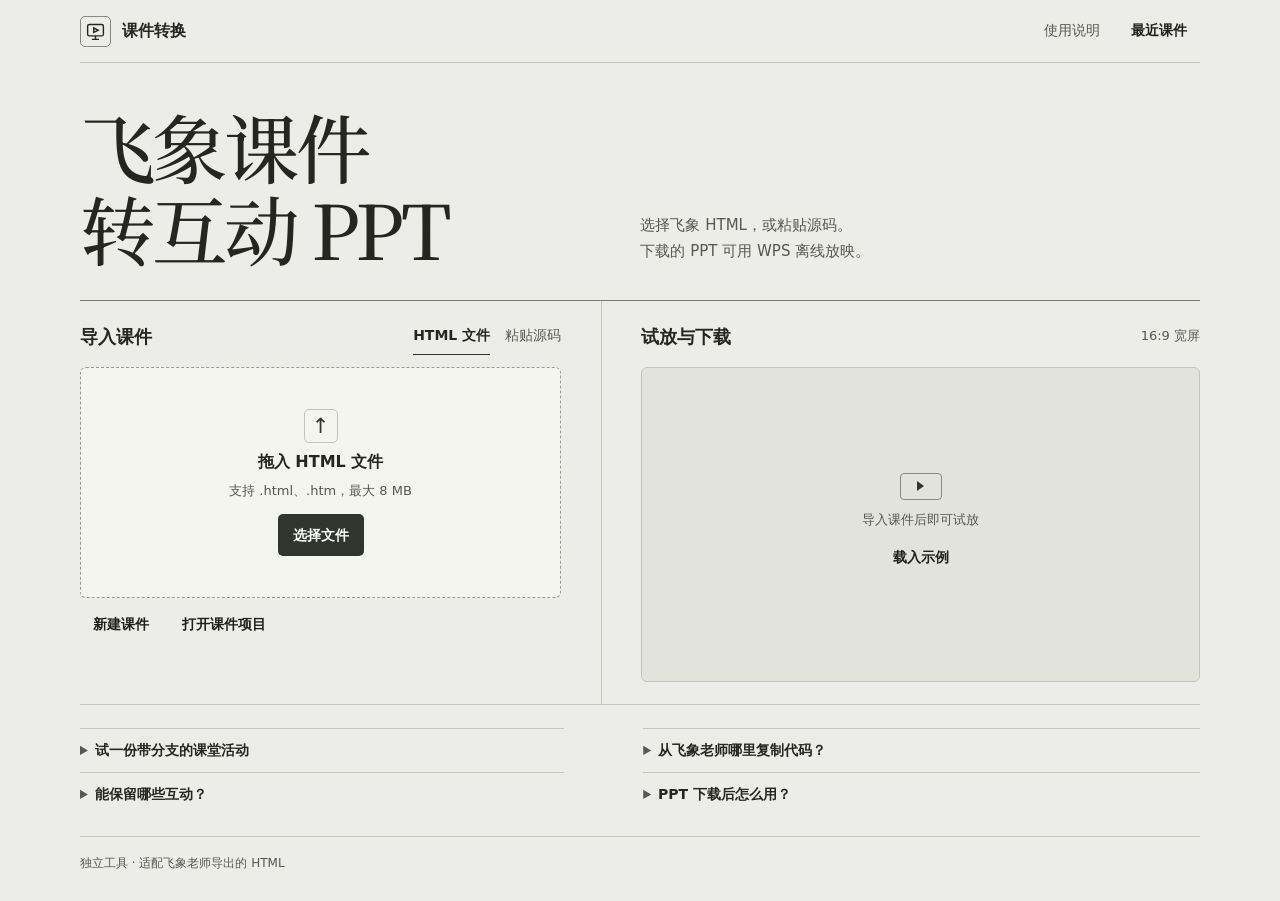
==== commit 9b02c55a: "Redesign the teacher preview with a paper layout" ====
--- a/preview/index.html
+++ b/preview/index.html
@@ -1,291 +1,296 @@
-<!doctype html>
-<html lang="zh-CN">
-<head>
-  <meta charset="utf-8">
-  <meta name="viewport" content="width=device-width, initial-scale=1">
-  <meta name="description" content="粘贴飞象老师生成的 HTML 源码，或选择 HTML 文件。浏览器内导出可以离线放映的互动 PPT。">
-  <meta name="referrer" content="no-referrer">
-  <meta http-equiv="Content-Security-Policy" content="default-src 'none'; script-src 'self'; style-src 'self' 'unsafe-inline'; img-src 'self' data: blob:; frame-src 'self'; worker-src 'self'; connect-src 'self' https://*.fbcontent.cn; base-uri 'none'; form-action 'none'; object-src 'none'">
-  <meta name="theme-color" content="#f5f6f1">
-  <title>飞象课件转互动 PPT</title>
-  <link rel="icon" href="data:,">
-  <link rel="stylesheet" href="./style.css?v=8">
-  <link rel="stylesheet" href="./teacher.css?v=2">
-  <script defer src="../acorn.js"></script>
-  <script defer src="./model.js?v=8"></script>
-  <script defer src="./project.js?v=8"></script>
-  <script defer src="./curriculum.js?v=8"></script>
-  <script defer src="./pptx.js?v=8"></script>
-  <script defer src="../qrcode.js"></script>
-  <script defer src="../fflate.js"></script>
-  <script defer src="./play.js?v=4"></script>
-  <script defer src="./replica.js?v=8"></script>
-  <script defer src="./scenario.js?v=8"></script>
-  <script defer src="./trial.js?v=1"></script>
-  <script defer src="./teacher.js?v=1"></script>
-  <script defer src="./compose.js?v=1"></script>
-  <script defer src="./app.js?v=10"></script>
-</head>
-<body>
-  <header class="top">
-    <div class="wrap top-inner">
-      <a class="wordmark" href="./"><span class="brand-icon" aria-hidden="true"><svg viewBox="0 0 24 24" width="21" height="21" fill="none" stroke="currentColor" stroke-width="1.6"><rect x="3" y="4" width="18" height="13" rx="2"/><path d="M8 21h8m-4-4v4m-2-13 5 2.5-5 2.5z"/></svg></span>课件转换</a>
-      <nav aria-label="页内导航">
-        <a href="#help">使用说明</a>
-        <button type="button" class="button secondary small" id="open-recent">最近课件</button>
-      </nav>
-    </div>
-  </header>
-
-  <main class="wrap">
-    <section class="intro" aria-labelledby="page-title">
-      <h1 id="page-title">飞象课件转互动 PPT</h1>
-      <p>导入飞象 HTML，试放后下载。PPT 可在 WPS 中离线放映。</p>
-    </section>
-
-    <div class="workspace">
-      <section class="panel input-panel" aria-labelledby="import-title">
-        <h2 class="workspace-title" id="import-title">导入课件</h2>
-        <div class="tabs" role="tablist" aria-label="导入方式">
-          <button id="file-tab" type="button" role="tab" aria-selected="true" aria-controls="file-panel">HTML 文件</button>
-          <button id="paste-tab" type="button" role="tab" aria-selected="false" aria-controls="paste-panel" tabindex="-1">粘贴源码</button>
-        </div>
-        <div id="file-panel" role="tabpanel" aria-labelledby="file-tab">
-          <div class="drop-area" id="drop-area">
-            <div class="upload-icon" aria-hidden="true">↑</div>
-            <strong id="file-label">拖入 HTML 文件</strong>
-            <span id="file-info">支持 .html、.htm，最大 8 MB</span>
-            <button type="button" class="button primary" id="browse">选择文件</button>
-            <input type="file" id="file" accept=".html,.htm,text/html" hidden>
-          </div>
-        </div>
-        <div id="paste-panel" role="tabpanel" aria-labelledby="paste-tab" hidden>
-          <label class="sr-only" for="source">飞象课件 HTML 源码</label>
-          <textarea id="source" spellcheck="false" autocomplete="off" autocapitalize="off"
-            placeholder="将完整的 HTML 源码粘贴到这里。"></textarea>
-          <div class="source-actions">
-            <button type="button" class="button primary" id="analyze">识别课件</button>
-          </div>
-        </div>
-        <p id="status" class="status" role="status" aria-live="polite" hidden></p>
-        <div class="project-actions source-projects">
-          <button type="button" class="button small text-button" id="new-project">新建课件</button>
-          <button type="button" class="button small text-button" id="open-project">打开课件项目</button>
-          <input type="file" id="project-file" accept=".json,application/json" hidden>
-        </div>
-        <details id="settings" hidden>
-          <summary>封面和课堂节奏</summary>
-          <div class="settings">
-            <div>
-              <label for="cover-file">封面插图</label>
-              <input type="file" id="cover-file" accept=".png,.jpg,.jpeg,.webp,image/png,image/jpeg,image/webp">
-              <p id="cover-state" class="muted" aria-live="polite"></p>
-            </div>
-            <div id="timing-box" hidden>
-              <label class="checkline" for="use-timing"><input type="checkbox" id="use-timing" checked>保留原课件的定时翻页</label>
-              <p id="timing-help" class="muted"></p>
-            </div>
-            <div class="coach-settings">
-              <label class="checkline"><input type="checkbox" id="coach"> 由老师控制讨论节奏</label>
-              <p id="coach-hint" class="muted"></p>
-            </div>
-          </div>
-        </details>
-      </section>
-
-      <section class="panel output-panel" aria-labelledby="preview-title">
-        <h2 class="workspace-title" id="preview-title">试放与下载</h2>
-        <div class="preview idle-preview" id="preview-empty">
-          <span class="preview-icon" aria-hidden="true"></span>
-          <p>导入后可在这里试放和下载</p>
-          <button class="button small text-button" type="button" id="demo">载入示例</button>
-        </div>
-        <div class="preview ready" id="preview-ready" hidden>
-          <p class="lesson-name" id="lesson-name"></p>
-          <div class="facts" id="facts"></div>
-          <div id="compatibility" class="compatibility" aria-live="polite"></div>
-        </div>
-        <div class="download-zone" id="download-zone" hidden>
-          <div id="progress-area" class="progress-area" hidden>
-            <div class="progress-meta"><span id="progress-label" role="status" aria-live="polite">准备生成</span><span id="progress-number"></span></div>
-            <progress id="progress" max="100" value="0" aria-label="导出进度"></progress>
-          </div>
-          <fieldset id="export-mode" class="export-mode" hidden disabled>
-            <legend>互动版本</legend>
-            <label><input type="radio" name="lesson-mode" value="full" checked> 完整互动</label>
-            <label><input type="radio" name="lesson-mode" value="light"> 轻量讨论</label>
-            <p id="mode-note" class="muted"></p>
-          </fieldset>
-          <div class="download-actions">
-            <button type="button" class="button secondary" id="try-ppt">试放 PPT</button>
-            <button class="button primary" type="button" id="export-replica" hidden>下载宽屏互动 PPT</button>
-            <button class="button primary" type="button" id="export" disabled>下载互动 PPT</button>
-            <button type="button" class="button text-button" id="inspect-ppt">导出检查</button>
-            <button class="button secondary" type="button" id="cancel" hidden>取消</button>
-          </div>
-          <p class="muted download-note" id="replica-note" hidden>宽屏互动版的课堂页可直接编辑。</p>
-          <p class="muted download-note" id="export-note" aria-live="polite"></p>
-        </div>
-        <details id="question-preview" class="question-preview" hidden>
-          <summary>查看题目</summary>
-          <div class="preview-question" id="preview-question"></div>
-          <button type="button" class="button secondary small" id="edit-questions">编辑题目与反馈</button>
-        </details>
-      </section>
-    </div>
-    <details class="panel classroom-tools" id="classroom-tools" hidden>
-      <summary>备课工具</summary>
-      <div class="project-actions">
-        <button type="button" class="button secondary" id="edit-classroom" disabled>添加课堂页</button>
-        <button type="button" class="button secondary" id="join-ppt">插入已有 PPT</button>
-        <button type="button" class="button secondary" id="print-lesson">任务单与教师提示</button>
-        <button type="button" class="button secondary" id="save-recent">存到最近课件</button>
-        <button type="button" class="button secondary" id="save-project" disabled>下载项目文件</button>
-        <button type="button" class="button secondary" id="share-activity" disabled>试玩与分享网页</button>
-      </div>
-    </details>
-
-    <section id="help" class="help" aria-label="使用说明">
-      <details>
-        <summary>试一份带分支的课堂活动</summary>
-        <p>《小组讨论卡住了》包含情境选择、排序和配对。试完可以打开示例项目，换成自己班的情境。</p>
-        <div class="project-actions">
-          <a class="button secondary small example-link" href="#class-example">试玩学生版</a>
-          <a class="button secondary small example-link" href="./classroom-example.json?v=4" download="小组讨论卡住了-课件项目.json">下载示例项目</a>
-        </div>
-      </details>
-      <details>
-        <summary>从飞象老师哪里复制代码？</summary>
-        <p>在飞象老师打开你生成的课件，复制它提供的完整 HTML 源码，或者下载 HTML 文件。回到这里粘贴源码并识别，或直接选择文件。飞象的分享链接需要先打开后取到源码。</p>
-      </details>
-      <details>
-        <summary>能保留哪些互动？</summary>
-        <p>目前支持源码中写明题目、选项和反馈或评分规则的闯关、情境选择和选择题。可导出点选、分支反馈、累计计分、结算，以及识别到的定时翻页。含情绪强度的兼容课件可在 PPT 内点选 1 到 10 分。</p>
-        <p>识别后可查看这份课件能保留哪些玩法。兼容的飞象课件可按固定 16:9 导出宽屏互动版。轻量讨论保留选项和反馈，省去累计得分。</p>
-        <p>新建的配对和排序活动在网页上可以拖放或点选，在离线 PPT 里用逐步点选完成。</p>
-      </details>
-      <details>
-        <summary>PPT 下载后怎么用？</summary>
-        <p>用桌面版 PowerPoint 或 WPS 演示打开文件，从第一页放映，使用课件上的按钮前进。一个文件会包含多条答题路线，放映只会经过当前路线。</p>
-        <p>点「添加课堂页」就能写游戏前的导入页和游戏后的讨论页。添加后，游戏结算会出现「继续上课」。保存课件项目，下次可在网站继续改。</p>
-      </details>
-    </section>
-  </main>
-
-  <dialog id="question-editor" aria-labelledby="editor-title">
-    <form id="question-form">
-      <div class="editor-heading">
-        <div>
-          <h2 id="editor-title">编辑题目与反馈</h2>
-          <p class="muted">应用后，同一道题在所有答题路线中的内容会一起更新。</p>
-        </div>
-        <button type="button" class="button secondary small" id="editor-cancel">取消</button>
-      </div>
-      <label class="editor-field">课件标题 <input id="project-title" maxlength="100" required></label>
-      <label class="editor-field">活动说明 <textarea id="project-intro" maxlength="320"></textarea></label>
-      <label><input id="project-scoring" type="checkbox"> 累计积分</label>
-      <label class="editor-field">选择题目 <select id="editor-select"></select></label>
-      <div class="project-actions">
-        <button type="button" class="button secondary small" id="move-up">上移</button>
-        <button type="button" class="button secondary small" id="move-down">下移</button>
-        <button type="button" class="button secondary small" id="remove-question">删除本题</button>
-      </div>
-      <div class="project-actions" aria-label="添加题目">
-        <button type="button" class="button secondary small" id="add-choice">添加选择题</button>
-        <button type="button" class="button secondary small" id="add-match">添加配对</button>
-        <button type="button" class="button secondary small" id="add-order">添加排序</button>
-      </div>
-      <div id="editor-fields"></div>
-      <p id="editor-error" role="alert" class="status" data-state="error" hidden></p>
-      <div class="editor-actions"><button type="submit" class="button primary">应用修改</button></div>
-    </form>
-  </dialog>
-  <dialog id="classroom-editor" aria-labelledby="classroom-editor-title">
-    <form id="classroom-form">
-      <div class="editor-heading">
-        <div>
-          <h2 id="classroom-editor-title">添加课堂页</h2>
-          <p class="muted">活动后加了页面，结算页会出现「继续上课」。</p>
-        </div>
-        <button type="button" class="button secondary small" id="classroom-cancel">取消</button>
-      </div>
-      <div id="classroom-fields"></div>
-      <div class="editor-actions"><button type="submit" class="button primary">应用课堂页</button></div>
-    </form>
-  </dialog>
-  <dialog id="share-dialog" aria-labelledby="share-title">
-    <div class="editor-heading">
-      <h2 id="share-title">网页活动</h2>
-      <button type="button" class="button secondary small" id="share-close">关闭</button>
-    </div>
-    <p class="muted">学生打开链接即可参加，反馈显示在各自设备上。分享链接包含题目和答案，适合课堂练习。</p>
-    <label class="editor-field" for="share-scope">分享范围</label>
-    <select id="share-scope"></select>
-    <label class="editor-field">活动链接 <input id="share-link" readonly></label>
-    <div class="project-actions">
-      <a class="button secondary" id="play-link" target="_blank" rel="noopener">打开试玩</a>
-      <button type="button" class="button secondary" id="copy-link">复制链接</button>
-    </div>
-    <canvas id="share-qr" aria-label="活动二维码" role="img" hidden></canvas>
-    <p id="share-status" class="muted" role="status"></p>
-  </dialog>
-  <dialog class="tool-dialog trial-dialog" id="trial-dialog" aria-labelledby="trial-title">
-    <div class="editor-heading">
-      <div><h2 id="trial-title">试放 PPT</h2><p class="muted">试走实际导出的互动路线。教室播放效果以 WPS 为准。</p></div>
-      <button type="button" class="button secondary small" data-close="trial-dialog">关闭</button>
-    </div>
-    <div class="trial-controls">
-      <label for="trial-variant">试放版本</label>
-      <select id="trial-variant"><option value="native">可编辑版</option><option value="wide">宽屏还原版</option></select>
-      <label for="trial-stage">跳到环节</label><select id="trial-stage" disabled></select>
-      <button class="button secondary small" id="trial-back" type="button" disabled>上一步</button>
-      <button class="button secondary small" id="trial-reset" type="button" disabled>从头试放</button>
-    </div>
-    <div class="trial-stage" id="trial-frame" aria-label="16:9 试放画面"></div>
-    <p class="muted" id="trial-status" role="status"></p>
-    <button type="button" class="button secondary small" id="trial-cover" hidden>更换封面</button>
-  </dialog>
-  <dialog class="tool-dialog" id="inspect-dialog" aria-labelledby="inspect-title">
-    <div class="editor-heading"><h2 id="inspect-title">导出检查</h2><button type="button" class="button secondary small" data-close="inspect-dialog">关闭</button></div>
-    <label class="editor-field" for="inspect-variant">检查版本</label>
-    <select id="inspect-variant"><option value="native">可编辑版</option><option value="wide">宽屏还原版</option></select>
-    <p class="muted" id="inspect-status" role="status"></p>
-    <div id="inspect-items" class="check-results"></div>
-    <button class="button primary" type="button" id="download-checked" disabled>下载当前版本</button>
-  </dialog>
-  <dialog class="tool-dialog" id="recent-dialog" aria-labelledby="recent-title">
-    <div class="editor-heading"><div><h2 id="recent-title">最近课件</h2><p class="muted">保存在这台设备的当前浏览器。可下载项目文件带走。</p></div><button type="button" class="button secondary small" data-close="recent-dialog">关闭</button></div>
-    <p class="muted" id="recent-status" role="status"></p>
-    <div id="recent-items" class="check-results"></div>
-    <form id="recent-copy" hidden>
-      <label class="editor-field" for="copy-name">班级副本名称</label>
-      <input id="copy-name" maxlength="64" required>
-      <button type="submit" class="button primary small">创建副本</button>
-    </form>
-  </dialog>
-  <dialog class="tool-dialog handout-dialog" id="handout-dialog" aria-labelledby="handout-title">
-    <div class="editor-heading"><h2 id="handout-title">任务单与教师提示</h2><button type="button" class="button secondary small" data-close="handout-dialog">关闭</button></div>
-    <div class="project-actions">
-      <label for="handout-kind">打印内容</label><select id="handout-kind"><option value="student">学生任务单</option><option value="teacher">教师提示</option></select>
-      <button type="button" class="button primary small" id="print-sheet">打印 / 存为 PDF</button>
-    </div>
-    <article id="handout" aria-label="打印预览"></article>
-  </dialog>
-  <dialog class="tool-dialog" id="join-dialog" aria-labelledby="join-title">
-    <div class="editor-heading"><div><h2 id="join-title">插入已有 PPT</h2><p class="muted">从旧课件里选一个入口，活动结束后回到指定页。合并后会下载一个新文件。</p></div><button type="button" class="button secondary small" data-close="join-dialog">关闭</button></div>
-    <form id="join-form">
-      <label class="editor-field">已有课件（16:9 .pptx） <input id="join-file" type="file" accept=".pptx" required></label>
-      <label class="editor-field">从哪页进入活动 <select id="join-enter" required disabled></select></label>
-      <label class="editor-field">活动结束回到哪页 <select id="join-return" required disabled></select></label>
-      <label class="editor-field">入口按钮位置 <select id="join-position"><option value="bottom-right">右下</option><option value="bottom-left">左下</option><option value="top-right">右上</option><option value="top-left">左上</option></select></label>
-      <label class="editor-field">插入的互动版本 <select id="join-variant"><option value="native">可编辑版</option><option value="wide">宽屏还原版</option></select></label>
-      <p class="status" id="join-status" role="status" hidden></p>
-      <div class="editor-actions"><button class="button primary" type="submit" id="join-submit" disabled>下载合并课件</button></div>
-    </form>
-  </dialog>
-  <section id="classroom-player" class="wrap" hidden aria-live="polite"></section>
-  <footer class="wrap footer">独立工具 · 适配飞象老师导出的 HTML</footer>
-  <noscript>需要启用浏览器的 JavaScript 才能生成 PPT。</noscript>
-</body>
-</html>
-
+<!doctype html>
+<html lang="zh-CN">
+<head>
+  <meta charset="utf-8">
+  <meta name="viewport" content="width=device-width, initial-scale=1">
+  <meta name="description" content="粘贴飞象老师生成的 HTML 源码，或选择 HTML 文件。浏览器内导出可以离线放映的互动 PPT。">
+  <meta name="referrer" content="no-referrer">
+  <meta http-equiv="Content-Security-Policy" content="default-src 'none'; script-src 'self'; style-src 'self' 'unsafe-inline'; font-src 'self'; img-src 'self' data: blob:; frame-src 'self'; worker-src 'self'; connect-src 'self' https://*.fbcontent.cn; base-uri 'none'; form-action 'none'; object-src 'none'">
+  <meta name="theme-color" content="#ecede8">
+  <title>飞象课件转互动 PPT</title>
+  <link rel="icon" href="data:,">
+  <link rel="stylesheet" href="./style.css?v=8">
+  <link rel="stylesheet" href="./teacher.css?v=3">
+  <script defer src="../acorn.js"></script>
+  <script defer src="./model.js?v=8"></script>
+  <script defer src="./project.js?v=8"></script>
+  <script defer src="./curriculum.js?v=8"></script>
+  <script defer src="./pptx.js?v=8"></script>
+  <script defer src="../qrcode.js"></script>
+  <script defer src="../fflate.js"></script>
+  <script defer src="./play.js?v=4"></script>
+  <script defer src="./replica.js?v=8"></script>
+  <script defer src="./scenario.js?v=8"></script>
+  <script defer src="./trial.js?v=1"></script>
+  <script defer src="./teacher.js?v=1"></script>
+  <script defer src="./compose.js?v=1"></script>
+  <script defer src="./app.js?v=10"></script>
+</head>
+<body>
+  <header class="top">
+    <div class="wrap top-inner">
+      <a class="wordmark" href="./"><span class="brand-icon" aria-hidden="true"><svg viewBox="0 0 24 24" width="21" height="21" fill="none" stroke="currentColor" stroke-width="1.6"><rect x="3" y="4" width="18" height="13" rx="2"/><path d="M8 21h8m-4-4v4m-2-13 5 2.5-5 2.5z"/></svg></span>课件转换</a>
+      <nav aria-label="页内导航">
+        <a href="#help">使用说明</a>
+        <button type="button" class="button text-button small" id="open-recent">最近课件</button>
+      </nav>
+    </div>
+  </header>
+
+  <main class="wrap">
+    <section class="intro" aria-labelledby="page-title">
+      <h1 id="page-title">飞象课件<br>转互动 PPT</h1>
+      <p>选择飞象 HTML，或粘贴源码。<br>下载的 PPT 可用 WPS 离线放映。</p>
+    </section>
+
+    <div class="workspace">
+      <section class="panel input-panel" aria-labelledby="import-title">
+        <div class="workspace-heading">
+          <h2 id="import-title">导入课件</h2>
+          <div class="tabs" role="tablist" aria-label="导入方式">
+            <button id="file-tab" type="button" role="tab" aria-selected="true" aria-controls="file-panel">HTML 文件</button>
+            <button id="paste-tab" type="button" role="tab" aria-selected="false" aria-controls="paste-panel" tabindex="-1">粘贴源码</button>
+          </div>
+        </div>
+        <div id="file-panel" role="tabpanel" aria-labelledby="file-tab">
+          <div class="drop-area" id="drop-area">
+            <div class="upload-icon" aria-hidden="true">↑</div>
+            <strong id="file-label">拖入 HTML 文件</strong>
+            <span id="file-info">支持 .html、.htm，最大 8 MB</span>
+            <button type="button" class="button primary" id="browse">选择文件</button>
+            <input type="file" id="file" accept=".html,.htm,text/html" hidden>
+          </div>
+        </div>
+        <div id="paste-panel" role="tabpanel" aria-labelledby="paste-tab" hidden>
+          <label class="sr-only" for="source">飞象课件 HTML 源码</label>
+          <textarea id="source" spellcheck="false" autocomplete="off" autocapitalize="off"
+            placeholder="将完整的 HTML 源码粘贴到这里。"></textarea>
+          <div class="source-actions">
+            <button type="button" class="button primary" id="analyze">识别课件</button>
+          </div>
+        </div>
+        <p id="status" class="status" role="status" aria-live="polite" hidden></p>
+        <div class="project-actions source-projects">
+          <button type="button" class="button small text-button" id="new-project">新建课件</button>
+          <button type="button" class="button small text-button" id="open-project">打开课件项目</button>
+          <input type="file" id="project-file" accept=".json,application/json" hidden>
+        </div>
+        <details id="settings" hidden>
+          <summary>封面和课堂节奏</summary>
+          <div class="settings">
+            <div>
+              <label for="cover-file">封面插图</label>
+              <input type="file" id="cover-file" accept=".png,.jpg,.jpeg,.webp,image/png,image/jpeg,image/webp">
+              <p id="cover-state" class="muted" aria-live="polite"></p>
+            </div>
+            <div id="timing-box" hidden>
+              <label class="checkline" for="use-timing"><input type="checkbox" id="use-timing" checked>保留原课件的定时翻页</label>
+              <p id="timing-help" class="muted"></p>
+            </div>
+            <div class="coach-settings">
+              <label class="checkline"><input type="checkbox" id="coach"> 由老师控制讨论节奏</label>
+              <p id="coach-hint" class="muted"></p>
+            </div>
+          </div>
+        </details>
+      </section>
+
+      <section class="panel output-panel" aria-labelledby="preview-title">
+        <div class="workspace-heading">
+          <h2 id="preview-title">试放与下载</h2>
+          <span class="preview-size">16:9 宽屏</span>
+        </div>
+        <div class="preview idle-preview" id="preview-empty">
+          <span class="preview-icon" aria-hidden="true"></span>
+          <p>导入课件后即可试放</p>
+          <button class="button small text-button" type="button" id="demo">载入示例</button>
+        </div>
+        <div class="preview ready" id="preview-ready" hidden>
+          <p class="lesson-name" id="lesson-name"></p>
+          <div class="facts" id="facts"></div>
+          <div id="compatibility" class="compatibility" aria-live="polite"></div>
+        </div>
+        <div class="download-zone" id="download-zone" hidden>
+          <div id="progress-area" class="progress-area" hidden>
+            <div class="progress-meta"><span id="progress-label" role="status" aria-live="polite">准备生成</span><span id="progress-number"></span></div>
+            <progress id="progress" max="100" value="0" aria-label="导出进度"></progress>
+          </div>
+          <fieldset id="export-mode" class="export-mode" hidden disabled>
+            <legend>互动版本</legend>
+            <label><input type="radio" name="lesson-mode" value="full" checked> 完整互动</label>
+            <label><input type="radio" name="lesson-mode" value="light"> 轻量讨论</label>
+            <p id="mode-note" class="muted"></p>
+          </fieldset>
+          <div class="download-actions">
+            <button type="button" class="button secondary" id="try-ppt">试放 PPT</button>
+            <button class="button primary" type="button" id="export-replica" hidden>下载宽屏互动 PPT</button>
+            <button class="button primary" type="button" id="export" disabled>下载互动 PPT</button>
+            <button type="button" class="button text-button" id="inspect-ppt">导出检查</button>
+            <button class="button secondary" type="button" id="cancel" hidden>取消</button>
+          </div>
+          <p class="muted download-note" id="replica-note" hidden>宽屏互动版的课堂页可直接编辑。</p>
+          <p class="muted download-note" id="export-note" aria-live="polite"></p>
+        </div>
+        <details id="question-preview" class="question-preview" hidden>
+          <summary>查看题目</summary>
+          <div class="preview-question" id="preview-question"></div>
+          <button type="button" class="button secondary small" id="edit-questions">编辑题目与反馈</button>
+        </details>
+      </section>
+    </div>
+    <details class="panel classroom-tools" id="classroom-tools" hidden>
+      <summary>备课工具</summary>
+      <div class="project-actions">
+        <button type="button" class="button secondary" id="edit-classroom" disabled>添加课堂页</button>
+        <button type="button" class="button secondary" id="join-ppt">插入已有 PPT</button>
+        <button type="button" class="button secondary" id="print-lesson">任务单与教师提示</button>
+        <button type="button" class="button secondary" id="save-recent">存到最近课件</button>
+        <button type="button" class="button secondary" id="save-project" disabled>下载项目文件</button>
+        <button type="button" class="button secondary" id="share-activity" disabled>试玩与分享网页</button>
+      </div>
+    </details>
+
+    <section id="help" class="help" aria-label="使用说明">
+      <details>
+        <summary>试一份带分支的课堂活动</summary>
+        <p>《小组讨论卡住了》包含情境选择、排序和配对。试完可以打开示例项目，换成自己班的情境。</p>
+        <div class="project-actions">
+          <a class="button secondary small example-link" href="#class-example">试玩学生版</a>
+          <a class="button secondary small example-link" href="./classroom-example.json?v=4" download="小组讨论卡住了-课件项目.json">下载示例项目</a>
+        </div>
+      </details>
+      <details>
+        <summary>从飞象老师哪里复制代码？</summary>
+        <p>在飞象老师打开你生成的课件，复制它提供的完整 HTML 源码，或者下载 HTML 文件。回到这里粘贴源码并识别，或直接选择文件。飞象的分享链接需要先打开后取到源码。</p>
+      </details>
+      <details>
+        <summary>能保留哪些互动？</summary>
+        <p>目前支持源码中写明题目、选项和反馈或评分规则的闯关、情境选择和选择题。可导出点选、分支反馈、累计计分、结算，以及识别到的定时翻页。含情绪强度的兼容课件可在 PPT 内点选 1 到 10 分。</p>
+        <p>识别后可查看这份课件能保留哪些玩法。兼容的飞象课件可按固定 16:9 导出宽屏互动版。轻量讨论保留选项和反馈，省去累计得分。</p>
+        <p>新建的配对和排序活动在网页上可以拖放或点选，在离线 PPT 里用逐步点选完成。</p>
+      </details>
+      <details>
+        <summary>PPT 下载后怎么用？</summary>
+        <p>用桌面版 PowerPoint 或 WPS 演示打开文件，从第一页放映，使用课件上的按钮前进。一个文件会包含多条答题路线，放映只会经过当前路线。</p>
+        <p>点「添加课堂页」就能写游戏前的导入页和游戏后的讨论页。添加后，游戏结算会出现「继续上课」。保存课件项目，下次可在网站继续改。</p>
+      </details>
+    </section>
+  </main>
+
+  <dialog id="question-editor" aria-labelledby="editor-title">
+    <form id="question-form">
+      <div class="editor-heading">
+        <div>
+          <h2 id="editor-title">编辑题目与反馈</h2>
+          <p class="muted">应用后，同一道题在所有答题路线中的内容会一起更新。</p>
+        </div>
+        <button type="button" class="button secondary small" id="editor-cancel">取消</button>
+      </div>
+      <label class="editor-field">课件标题 <input id="project-title" maxlength="100" required></label>
+      <label class="editor-field">活动说明 <textarea id="project-intro" maxlength="320"></textarea></label>
+      <label><input id="project-scoring" type="checkbox"> 累计积分</label>
+      <label class="editor-field">选择题目 <select id="editor-select"></select></label>
+      <div class="project-actions">
+        <button type="button" class="button secondary small" id="move-up">上移</button>
+        <button type="button" class="button secondary small" id="move-down">下移</button>
+        <button type="button" class="button secondary small" id="remove-question">删除本题</button>
+      </div>
+      <div class="project-actions" aria-label="添加题目">
+        <button type="button" class="button secondary small" id="add-choice">添加选择题</button>
+        <button type="button" class="button secondary small" id="add-match">添加配对</button>
+        <button type="button" class="button secondary small" id="add-order">添加排序</button>
+      </div>
+      <div id="editor-fields"></div>
+      <p id="editor-error" role="alert" class="status" data-state="error" hidden></p>
+      <div class="editor-actions"><button type="submit" class="button primary">应用修改</button></div>
+    </form>
+  </dialog>
+  <dialog id="classroom-editor" aria-labelledby="classroom-editor-title">
+    <form id="classroom-form">
+      <div class="editor-heading">
+        <div>
+          <h2 id="classroom-editor-title">添加课堂页</h2>
+          <p class="muted">活动后加了页面，结算页会出现「继续上课」。</p>
+        </div>
+        <button type="button" class="button secondary small" id="classroom-cancel">取消</button>
+      </div>
+      <div id="classroom-fields"></div>
+      <div class="editor-actions"><button type="submit" class="button primary">应用课堂页</button></div>
+    </form>
+  </dialog>
+  <dialog id="share-dialog" aria-labelledby="share-title">
+    <div class="editor-heading">
+      <h2 id="share-title">网页活动</h2>
+      <button type="button" class="button secondary small" id="share-close">关闭</button>
+    </div>
+    <p class="muted">学生打开链接即可参加，反馈显示在各自设备上。分享链接包含题目和答案，适合课堂练习。</p>
+    <label class="editor-field" for="share-scope">分享范围</label>
+    <select id="share-scope"></select>
+    <label class="editor-field">活动链接 <input id="share-link" readonly></label>
+    <div class="project-actions">
+      <a class="button secondary" id="play-link" target="_blank" rel="noopener">打开试玩</a>
+      <button type="button" class="button secondary" id="copy-link">复制链接</button>
+    </div>
+    <canvas id="share-qr" aria-label="活动二维码" role="img" hidden></canvas>
+    <p id="share-status" class="muted" role="status"></p>
+  </dialog>
+  <dialog class="tool-dialog trial-dialog" id="trial-dialog" aria-labelledby="trial-title">
+    <div class="editor-heading">
+      <div><h2 id="trial-title">试放 PPT</h2><p class="muted">试走实际导出的互动路线。教室播放效果以 WPS 为准。</p></div>
+      <button type="button" class="button secondary small" data-close="trial-dialog">关闭</button>
+    </div>
+    <div class="trial-controls">
+      <label for="trial-variant">试放版本</label>
+      <select id="trial-variant"><option value="native">可编辑版</option><option value="wide">宽屏还原版</option></select>
+      <label for="trial-stage">跳到环节</label><select id="trial-stage" disabled></select>
+      <button class="button secondary small" id="trial-back" type="button" disabled>上一步</button>
+      <button class="button secondary small" id="trial-reset" type="button" disabled>从头试放</button>
+    </div>
+    <div class="trial-stage" id="trial-frame" aria-label="16:9 试放画面"></div>
+    <p class="muted" id="trial-status" role="status"></p>
+    <button type="button" class="button secondary small" id="trial-cover" hidden>更换封面</button>
+  </dialog>
+  <dialog class="tool-dialog" id="inspect-dialog" aria-labelledby="inspect-title">
+    <div class="editor-heading"><h2 id="inspect-title">导出检查</h2><button type="button" class="button secondary small" data-close="inspect-dialog">关闭</button></div>
+    <label class="editor-field" for="inspect-variant">检查版本</label>
+    <select id="inspect-variant"><option value="native">可编辑版</option><option value="wide">宽屏还原版</option></select>
+    <p class="muted" id="inspect-status" role="status"></p>
+    <div id="inspect-items" class="check-results"></div>
+    <button class="button primary" type="button" id="download-checked" disabled>下载当前版本</button>
+  </dialog>
+  <dialog class="tool-dialog" id="recent-dialog" aria-labelledby="recent-title">
+    <div class="editor-heading"><div><h2 id="recent-title">最近课件</h2><p class="muted">保存在这台设备的当前浏览器。可下载项目文件带走。</p></div><button type="button" class="button secondary small" data-close="recent-dialog">关闭</button></div>
+    <p class="muted" id="recent-status" role="status"></p>
+    <div id="recent-items" class="check-results"></div>
+    <form id="recent-copy" hidden>
+      <label class="editor-field" for="copy-name">班级副本名称</label>
+      <input id="copy-name" maxlength="64" required>
+      <button type="submit" class="button primary small">创建副本</button>
+    </form>
+  </dialog>
+  <dialog class="tool-dialog handout-dialog" id="handout-dialog" aria-labelledby="handout-title">
+    <div class="editor-heading"><h2 id="handout-title">任务单与教师提示</h2><button type="button" class="button secondary small" data-close="handout-dialog">关闭</button></div>
+    <div class="project-actions">
+      <label for="handout-kind">打印内容</label><select id="handout-kind"><option value="student">学生任务单</option><option value="teacher">教师提示</option></select>
+      <button type="button" class="button primary small" id="print-sheet">打印 / 存为 PDF</button>
+    </div>
+    <article id="handout" aria-label="打印预览"></article>
+  </dialog>
+  <dialog class="tool-dialog" id="join-dialog" aria-labelledby="join-title">
+    <div class="editor-heading"><div><h2 id="join-title">插入已有 PPT</h2><p class="muted">从旧课件里选一个入口，活动结束后回到指定页。合并后会下载一个新文件。</p></div><button type="button" class="button secondary small" data-close="join-dialog">关闭</button></div>
+    <form id="join-form">
+      <label class="editor-field">已有课件（16:9 .pptx） <input id="join-file" type="file" accept=".pptx" required></label>
+      <label class="editor-field">从哪页进入活动 <select id="join-enter" required disabled></select></label>
+      <label class="editor-field">活动结束回到哪页 <select id="join-return" required disabled></select></label>
+      <label class="editor-field">入口按钮位置 <select id="join-position"><option value="bottom-right">右下</option><option value="bottom-left">左下</option><option value="top-right">右上</option><option value="top-left">左上</option></select></label>
+      <label class="editor-field">插入的互动版本 <select id="join-variant"><option value="native">可编辑版</option><option value="wide">宽屏还原版</option></select></label>
+      <p class="status" id="join-status" role="status" hidden></p>
+      <div class="editor-actions"><button class="button primary" type="submit" id="join-submit" disabled>下载合并课件</button></div>
+    </form>
+  </dialog>
+  <section id="classroom-player" class="wrap" hidden aria-live="polite"></section>
+  <footer class="wrap footer">独立工具 · 适配飞象老师导出的 HTML</footer>
+  <noscript>需要启用浏览器的 JavaScript 才能生成 PPT。</noscript>
+</body>
+</html>
+
--- a/preview/teacher.css
+++ b/preview/teacher.css
@@ -1,121 +1,151 @@
-:root {
-  --page: #f5f6f1;
-  --ink: #203028;
-  --muted: #58685e;
-  --border: #dce3d9;
-  --accent: #225f49;
-  --accent-dark: #174735;
-  --accent-soft: #e9f2e8;
-  font-family: "Inter", "Microsoft YaHei", "PingFang SC", system-ui, sans-serif;
-}
-.wrap { width: min(1100px, calc(100% - 72px)); }
-.top { background: var(--page); }
-.top-inner { min-height: 62px; }
-.top nav { gap: 18px; }
-.brand-icon { width: 32px; height: 32px; }
-.intro { padding: clamp(35px, 5vw, 66px) 0 26px; }
-.intro h1 { font-size: clamp(30px, 4.3vw, 52px); margin-bottom: 10px; }
-.intro p { font-size: 15px; }
-.workspace {
-  grid-template-columns: minmax(0, 1fr) minmax(0, 1.1fr);
-  gap: 0;
-  border: 1px solid var(--border);
-  border-radius: 14px;
-  background: var(--surface);
-}
-.workspace > .panel { padding: clamp(19px, 2.3vw, 28px); border: 0; border-radius: 0; background: transparent; box-shadow: none; }
-.workspace > .output-panel { border-inline-start: 1px solid var(--border); }
-.workspace-title { margin: 0 0 16px; font-size: 19px; line-height: 1.4; }
-.tabs { display: flex; gap: 14px; padding: 0; border-bottom: 1px solid var(--border); border-radius: 0; background: none; }
-.tabs button { border: 0; border-bottom: 2px solid transparent; border-radius: 0; padding: 7px 3px 8px; margin-bottom: -1px; }
-.tabs button[aria-selected="true"] { border-color: var(--accent); box-shadow: none; }
-.output-panel .button, .input-panel .button { min-height: 40px; }
-.output-panel .button.small, .input-panel .button.small { min-height: 36px; }
-.text-button { background: transparent; color: var(--accent-dark); }
-.text-button:hover { background: var(--accent-soft); }
-.source-projects { margin: 9px 0 0; }
-.source-projects button { padding-inline: 9px; }
-.drop-area { min-height: 208px; gap: 6px; background: #f9faf7; }
-.drop-area #browse { margin-top: 5px; }
-.upload-icon { width: 35px; height: 35px; border-radius: 8px; }
-#source { display: block; min-height: 160px; }
-.source-actions { justify-content: flex-end; }
-.source-actions .primary { flex: 0 0 auto; }
-.preview { min-height: 0; }
-.idle-preview { min-height: 225px; flex: 1; background: #f4f6f1; text-align: center; }
-.preview-icon { display: grid; place-items: center; width: 43px; height: 29px; border: 1px solid #9caea2; border-radius: 6px; }
-.preview-icon::after { content: ""; border: 5px solid transparent; border-right: 0; border-left: 7px solid var(--accent); }
-.download-zone { margin-top: 0; padding-top: 12px; }
-.download-zone .export-mode { margin: 0 0 12px; }
-.download-actions { justify-content: flex-start; gap: 8px; }
-.download-note:empty { margin: 0; }
-.question-preview { border-top: 1px solid var(--border); margin-top: 15px; padding-top: 11px; font-size: 14px; }
-.classroom-tools { margin-top: 12px; padding: 14px 18px; border-radius: 11px; box-shadow: none; font-size: 14px; }
-.classroom-tools .project-actions { margin: 11px 0 0; }
-.coach-settings { border-top: 1px solid var(--border); margin-top: 12px; padding-top: 8px; }
-.tool-dialog { width: min(625px, calc(100% - 28px)); max-height: 91vh; border: 1px solid var(--border); border-radius: 15px; padding: clamp(15px, 3vw, 24px); color: var(--ink); }
-.tool-dialog::backdrop { background: #182d27af; }
-.trial-dialog { width: min(980px, calc(100% - 26px)); }
-.trial-controls { display: flex; align-items: center; gap: 9px; flex-wrap: wrap; margin: 12px 0; font-size: 13px; }
-.trial-controls select { max-width: min(100%, 238px); }
-.tool-dialog select, #copy-name { font: inherit; padding: 6px 8px; border: 1px solid var(--border); border-radius: 6px; background: #fff; color: var(--ink); }
-.trial-stage { width: 100%; aspect-ratio: 16 / 9; overflow: hidden; position: relative; background: #eaf0eb; border-radius: 10px; isolation: isolate; }
-.trial-art { position: absolute; width: 960px; height: 540px; transform-origin: 0 0; overflow: hidden; }
-.trial-art > * { position: absolute; box-sizing: border-box; margin: 0; }
-.trial-art .slide-copy { display: flex; overflow: hidden; white-space: pre-wrap; overflow-wrap: anywhere; font-family: "Microsoft YaHei", "PingFang SC", sans-serif; }
-.trial-art .slide-copy span { width: 100%; }
-.trial-art .slide-media { display: block; object-fit: fill; pointer-events: none; }
-.trial-hit { background: transparent; border: 0; padding: 0; }
-.trial-hit:is(:hover, :focus-visible) { box-shadow: inset 0 0 0 3px #4ed2b5; outline: 0; background: #226b5414; }
-.trial-hit:has(.sr-only):active { background: #1f665936; }
-@media (prefers-reduced-motion: no-preference) {
-  .trial-fade { animation: trial-fade .28s ease-out; }
-  .trial-wipe { animation: trial-wipe .48s ease-out; }
-  @keyframes trial-fade { from { opacity: .28; } }
-  @keyframes trial-wipe { from { clip-path: inset(0 100% 0 0); } to { clip-path: inset(0); } }
-}
-.check-results { display: grid; gap: 8px; margin: 10px 0 17px; }
-.check-row { border: 1px solid var(--border); background: #f8faf7; border-radius: 8px; padding: 11px; min-width: 0; }
-.check-row[data-level="warning"] { background: #fff9ed; border-color: #e7d9b6; }
-.check-row[data-level="error"] { background: #fff1eb; border-color: #eabdae; }
-.check-row h3 { margin: 0; font-size: 15px; overflow-wrap: anywhere; }
-.check-row p { margin: 4px 0; white-space: pre-line; }
-#recent-copy { border-top: 1px solid var(--border); padding-top: 9px; }
-#join-form input[type="file"] { max-width: 100%; }
-.handout-dialog { width: min(775px, calc(100% - 28px)); }
-.handout-dialog .project-actions { align-items: center; margin: 14px 0; }
-.handout-dialog .project-actions .primary { flex: 0 0 auto; }
-#handout { background: #fff; border: 1px solid #d9e1d9; border-radius: 8px; padding: clamp(13px, 4vw, 32px); }
-#handout h1 { margin: 0 0 5px; font-size: 25px; }
-#handout h2 { margin: 1.2em 0 .35em; font-size: 16px; }
-#handout p, #handout li { overflow-wrap: anywhere; white-space: pre-wrap; }
-#handout p { margin: .35em 0; }
-#handout .answer-line { margin-top: 1.1em; padding-bottom: .35em; border-bottom: 1px solid #999; }
-#handout .sheet-meta { border-bottom: 1px solid #aaa; padding-bottom: .9em; margin-bottom: .9em; }
-@media (max-width: 740px) {
-  .wrap { width: calc(100% - 34px); }
-  .workspace { grid-template-columns: minmax(0, 1fr); }
-  .workspace > .output-panel { border-inline-start: 0; border-top: 1px solid var(--border); }
-  .intro { padding: 30px 0 20px; }
-  .idle-preview { min-height: 164px; }
-  .drop-area { min-height: 178px; }
-}
-@media (max-width: 455px) {
-  .top nav { gap: 10px; }
-  .wordmark { gap: 6px; white-space: nowrap; }
-  .button.small { padding-inline: 8px; }
-  .source-actions { flex-direction: row; }
-  .trial-controls { gap: 6px; }
-  .trial-controls select { max-width: 143px; }
-}
-@media print {
-  @page { size: A4; margin: 15mm; }
-  body { background: #fff; color: black; }
-  body > :not(#handout-dialog) { display: none !important; }
-  #handout-dialog[open] { position: static; display: block; max-height: none; width: auto; max-width: none; overflow: visible; padding: 0; margin: 0; border: 0; }
-  #handout-dialog::backdrop { display: none; }
-  #handout-dialog > :not(#handout) { display: none !important; }
-  #handout { border: 0; padding: 0; font-size: 11pt; }
-  #handout h2 { break-after: avoid; }
-  #handout li, #handout .answer-line { break-inside: avoid; }
-}
+@font-face {
+  font-family: "Noto Serif SC";
+  src: url("./noto-serif-sc-title.woff2") format("woff2");
+  font-style: normal;
+  font-weight: 500;
+  font-display: swap;
+  unicode-range: U+20, U+50, U+54, U+4E92, U+4EF6, U+52A8, U+8BFE, U+8C61, U+8F6C, U+98DE;
+}
+
+:root {
+  --page: #ecede8;
+  --surface: #f5f5f0;
+  --ink: #242620;
+  --muted: #55594f;
+  --border: #c2c5ba;
+  --accent: #30352d;
+  --accent-dark: #1e221b;
+  --accent-soft: #e1e6db;
+  --column-gap: clamp(18px, 3.1vw, 45px);
+  font-family: "Inter", "Microsoft YaHei", "PingFang SC", system-ui, sans-serif;
+}
+.wrap { width: min(1120px, calc(100% - 72px)); }
+.top { background: var(--page); border-bottom: 0; }
+.top-inner { min-height: 63px; border-bottom: 1px solid var(--border); }
+.top nav { gap: 18px; }
+.top nav a { display: inline-flex; }
+.brand-icon { width: 31px; height: 31px; color: var(--ink); background: transparent; border: 1px solid #868a7d; border-radius: 5px; }
+.intro, .workspace, .help { display: grid; grid-template-columns: minmax(0, .93fr) minmax(0, 1.07fr); }
+.intro { align-items: end; padding: clamp(24px, 3.3vw, 46px) 0 32px; }
+.intro h1 {
+  margin: 0;
+  font: 500 clamp(45px, 5.9vw, 84px)/1.08 "Noto Serif SC", "Songti SC", SimSun, Georgia, serif;
+  letter-spacing: -.053em;
+}
+.intro p { margin: 0 0 4px var(--column-gap); max-width: 31ch; font-size: 15px; line-height: 1.75; }
+.workspace {
+  gap: 0;
+  border-block: 1px solid var(--border);
+  border-block-start-color: #777b70;
+}
+.workspace > .panel { padding-block: 15px 22px; border: 0; border-radius: 0; background: transparent; box-shadow: none; }
+.workspace > .input-panel { padding-inline: 0 var(--column-gap); }
+.workspace > .output-panel { padding-inline: var(--column-gap) 0; border-inline-start: 1px solid var(--border); }
+.workspace-heading { display: flex; align-items: center; justify-content: space-between; flex-wrap: wrap; gap: 2px 12px; min-height: 40px; margin-bottom: 11px; }
+.workspace-heading h2 { margin: 0; font-size: 18px; font-weight: 650; line-height: 1.4; }
+.preview-size { color: var(--muted); font-size: 13px; }
+.tabs { display: flex; align-items: center; gap: 15px; margin: 0; padding: 0; border-radius: 0; background: none; }
+.tabs button { border: 0; border-bottom: 1px solid transparent; border-radius: 0; padding: 7px 0; }
+.tabs button[aria-selected="true"] { border-color: var(--accent); background: transparent; color: var(--ink); box-shadow: none; }
+.button { border-radius: 5px; font-weight: 650; }
+.secondary { background: var(--surface); border-color: var(--border); }
+.secondary:hover { background: var(--accent-soft); }
+.output-panel .button, .input-panel .button { min-height: 42px; }
+.output-panel .button.small, .input-panel .button.small { min-height: 36px; }
+.text-button { background: transparent; color: var(--accent-dark); }
+.text-button:hover { background: var(--accent-soft); }
+.source-projects { margin: 9px 0 0; }
+.source-projects button { padding-inline: 9px; }
+.drop-area { min-height: clamp(197px, 18vw, 244px); gap: 7px; background: var(--surface); border-color: #979b8d; border-radius: 6px; }
+.drop-area #browse { margin-top: 6px; }
+.upload-icon { width: 34px; height: 34px; background: transparent; border: 1px solid var(--border); border-radius: 5px; font-size: 21px; }
+#source { display: block; min-height: 176px; background: var(--surface); border-radius: 6px; }
+.source-actions { justify-content: flex-end; }
+.source-actions .primary { flex: 0 0 auto; }
+.preview { min-height: 0; border-color: var(--border); border-radius: 6px; }
+.idle-preview { aspect-ratio: 16 / 9; background: #e2e4db; text-align: center; }
+.preview-icon { display: grid; place-items: center; width: 42px; height: 27px; border: 1px solid #868a7d; border-radius: 4px; }
+.preview-icon::after { content: ""; border: 5px solid transparent; border-right: 0; border-left: 7px solid var(--accent); }
+.preview.ready { background: color-mix(in srgb, var(--source-canvas, var(--page)) 14%, var(--surface)); }
+.download-zone { margin-top: 0; padding-top: 12px; }
+.download-zone .export-mode { margin: 0 0 12px; }
+.download-actions { justify-content: flex-start; gap: 8px; }
+.download-note:empty { margin: 0; }
+.question-preview { border-top: 1px solid var(--border); margin-top: 15px; padding-top: 11px; font-size: 14px; }
+.classroom-tools { margin-top: 12px; padding: 13px 16px; border-radius: 6px; box-shadow: none; font-size: 14px; }
+.classroom-tools .project-actions { margin: 11px 0 0; }
+.help { gap: 0 calc(2 * var(--column-gap)); margin-top: 23px; padding: 0; align-items: start; }
+.help details { padding-block: 11px; }
+summary::marker { color: var(--muted); }
+.coach-settings { border-top: 1px solid var(--border); margin-top: 12px; padding-top: 8px; }
+dialog { background: var(--surface); }
+.tool-dialog { width: min(625px, calc(100% - 28px)); max-height: 91vh; border: 1px solid var(--border); border-radius: 9px; padding: clamp(15px, 3vw, 24px); color: var(--ink); }
+.tool-dialog::backdrop { background: #182d27af; }
+.trial-dialog { width: min(980px, calc(100% - 26px)); }
+.trial-controls { display: flex; align-items: center; gap: 9px; flex-wrap: wrap; margin: 12px 0; font-size: 13px; }
+.trial-controls select { max-width: min(100%, 238px); }
+.tool-dialog select, #copy-name { font: inherit; padding: 6px 8px; border: 1px solid var(--border); border-radius: 6px; background: #fff; color: var(--ink); }
+.trial-stage { width: 100%; aspect-ratio: 16 / 9; overflow: hidden; position: relative; background: #eaf0eb; border-radius: 10px; isolation: isolate; }
+.trial-art { position: absolute; width: 960px; height: 540px; transform-origin: 0 0; overflow: hidden; }
+.trial-art > * { position: absolute; box-sizing: border-box; margin: 0; }
+.trial-art .slide-copy { display: flex; overflow: hidden; white-space: pre-wrap; overflow-wrap: anywhere; font-family: "Microsoft YaHei", "PingFang SC", sans-serif; }
+.trial-art .slide-copy span { width: 100%; }
+.trial-art .slide-media { display: block; object-fit: fill; pointer-events: none; }
+.trial-hit { background: transparent; border: 0; padding: 0; }
+.trial-hit:is(:hover, :focus-visible) { box-shadow: inset 0 0 0 3px #4ed2b5; outline: 0; background: #226b5414; }
+.trial-hit:has(.sr-only):active { background: #1f665936; }
+@media (prefers-reduced-motion: no-preference) {
+  .trial-fade { animation: trial-fade .28s ease-out; }
+  .trial-wipe { animation: trial-wipe .48s ease-out; }
+  @keyframes trial-fade { from { opacity: .28; } }
+  @keyframes trial-wipe { from { clip-path: inset(0 100% 0 0); } to { clip-path: inset(0); } }
+}
+.check-results { display: grid; gap: 8px; margin: 10px 0 17px; }
+.check-row { border: 1px solid var(--border); background: #f8faf7; border-radius: 8px; padding: 11px; min-width: 0; }
+.check-row[data-level="warning"] { background: #fff9ed; border-color: #e7d9b6; }
+.check-row[data-level="error"] { background: #fff1eb; border-color: #eabdae; }
+.check-row h3 { margin: 0; font-size: 15px; overflow-wrap: anywhere; }
+.check-row p { margin: 4px 0; white-space: pre-line; }
+#recent-copy { border-top: 1px solid var(--border); padding-top: 9px; }
+#join-form input[type="file"] { max-width: 100%; }
+.handout-dialog { width: min(775px, calc(100% - 28px)); }
+.handout-dialog .project-actions { align-items: center; margin: 14px 0; }
+.handout-dialog .project-actions .primary { flex: 0 0 auto; }
+#handout { background: #fff; border: 1px solid #d9e1d9; border-radius: 8px; padding: clamp(13px, 4vw, 32px); }
+#handout h1 { margin: 0 0 5px; font-size: 25px; }
+#handout h2 { margin: 1.2em 0 .35em; font-size: 16px; }
+#handout p, #handout li { overflow-wrap: anywhere; white-space: pre-wrap; }
+#handout p { margin: .35em 0; }
+#handout .answer-line { margin-top: 1.1em; padding-bottom: .35em; border-bottom: 1px solid #999; }
+#handout .sheet-meta { border-bottom: 1px solid #aaa; padding-bottom: .9em; margin-bottom: .9em; }
+@media (max-width: 740px) {
+  .wrap { width: calc(100% - 34px); }
+  .intro, .workspace, .help { grid-template-columns: minmax(0, 1fr); }
+  .top-inner { min-height: 55px; }
+  .intro { padding: 26px 0 20px; }
+  .intro h1 { font-size: clamp(39px, 8vw, 57px); }
+  .intro p { margin: 13px 0 0; max-width: none; font-size: 14px; }
+  .workspace > .panel { padding-inline: 0; }
+  .workspace > .output-panel { border-inline-start: 0; border-top: 1px solid var(--border); }
+  .drop-area { min-height: 178px; }
+  .help { margin-top: 16px; }
+}
+@media (max-width: 455px) {
+  .top nav { gap: 10px; }
+  .wordmark { gap: 6px; white-space: nowrap; }
+  .button.small { padding-inline: 8px; }
+  .source-actions { flex-direction: row; }
+  .trial-controls { gap: 6px; }
+  .trial-controls select { max-width: 143px; }
+}
+@media print {
+  @page { size: A4; margin: 15mm; }
+  body { background: #fff; color: black; }
+  body > :not(#handout-dialog) { display: none !important; }
+  #handout-dialog[open] { position: static; display: block; max-height: none; width: auto; max-width: none; overflow: visible; padding: 0; margin: 0; border: 0; background: #fff; }
+  #handout-dialog::backdrop { display: none; }
+  #handout-dialog > :not(#handout) { display: none !important; }
+  #handout { border: 0; padding: 0; font-size: 11pt; }
+  #handout h2 { break-after: avoid; }
+  #handout li, #handout .answer-line { break-inside: avoid; }
+}
